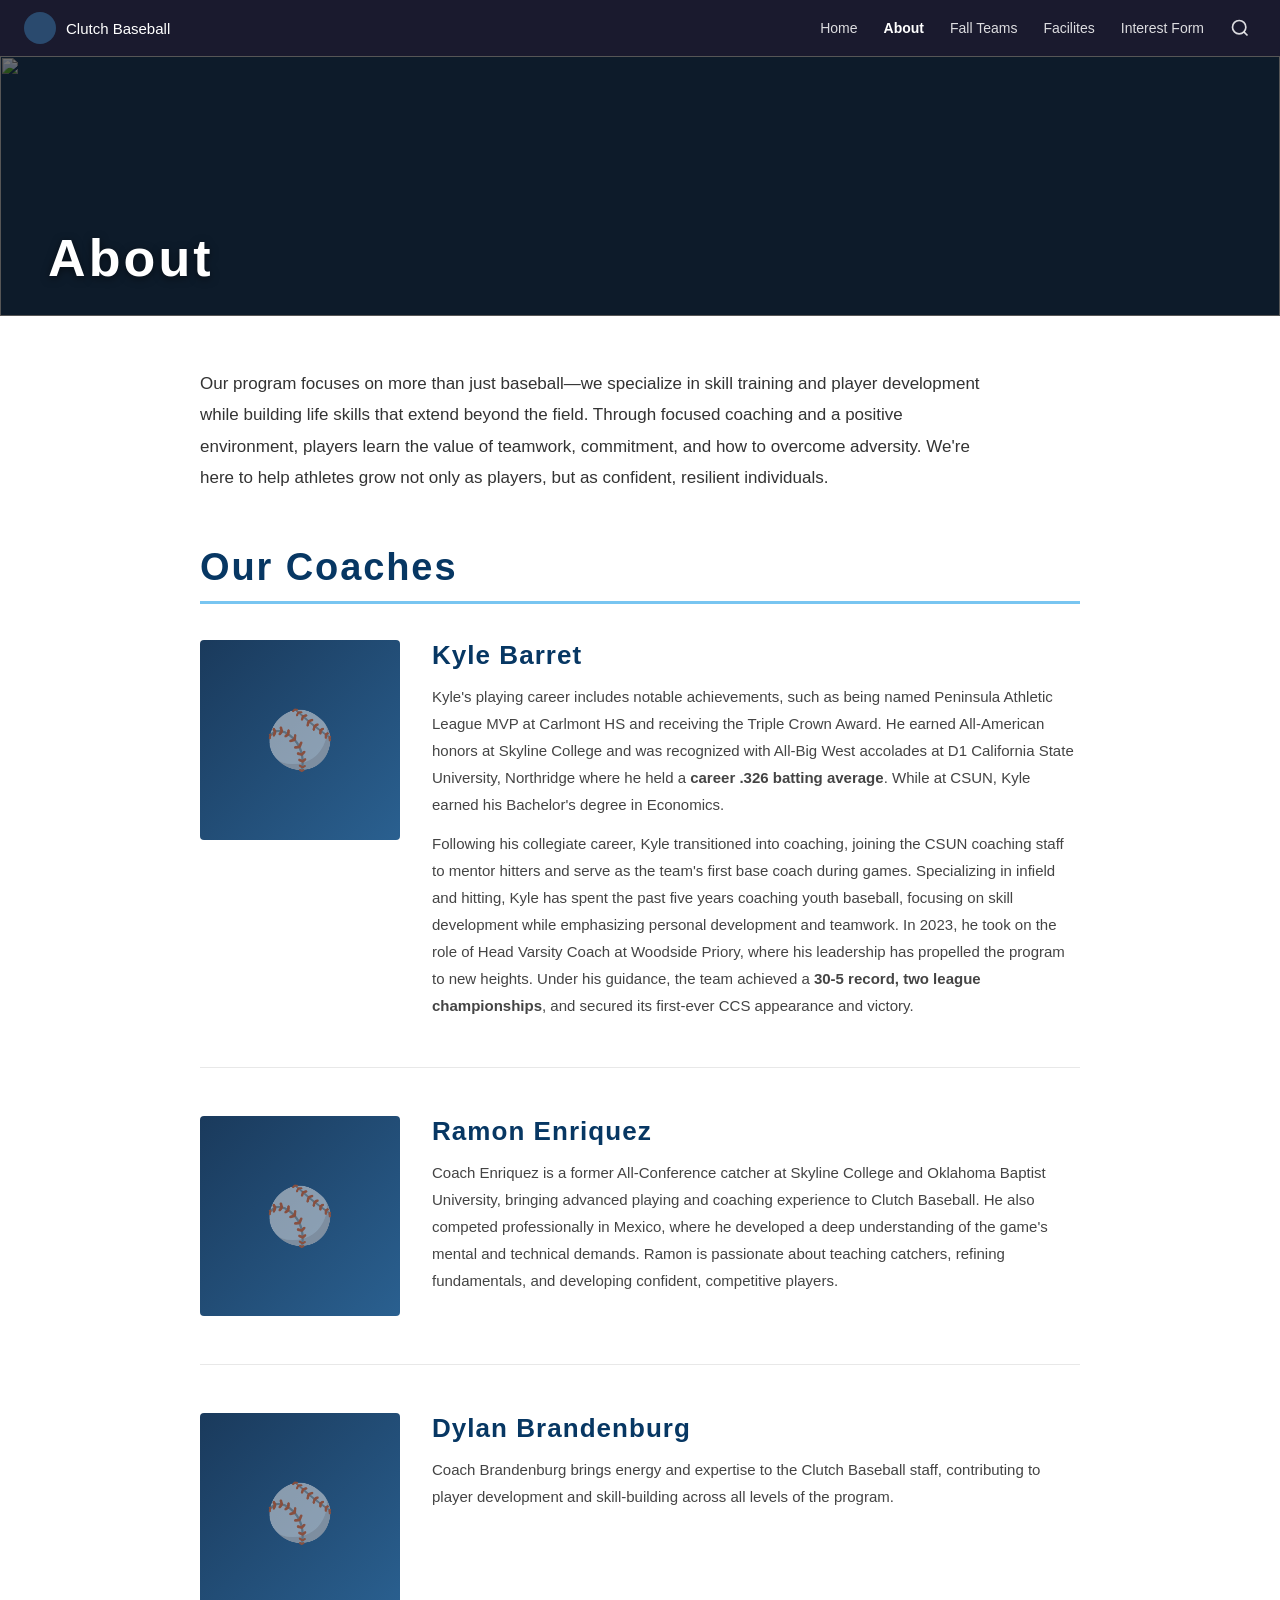
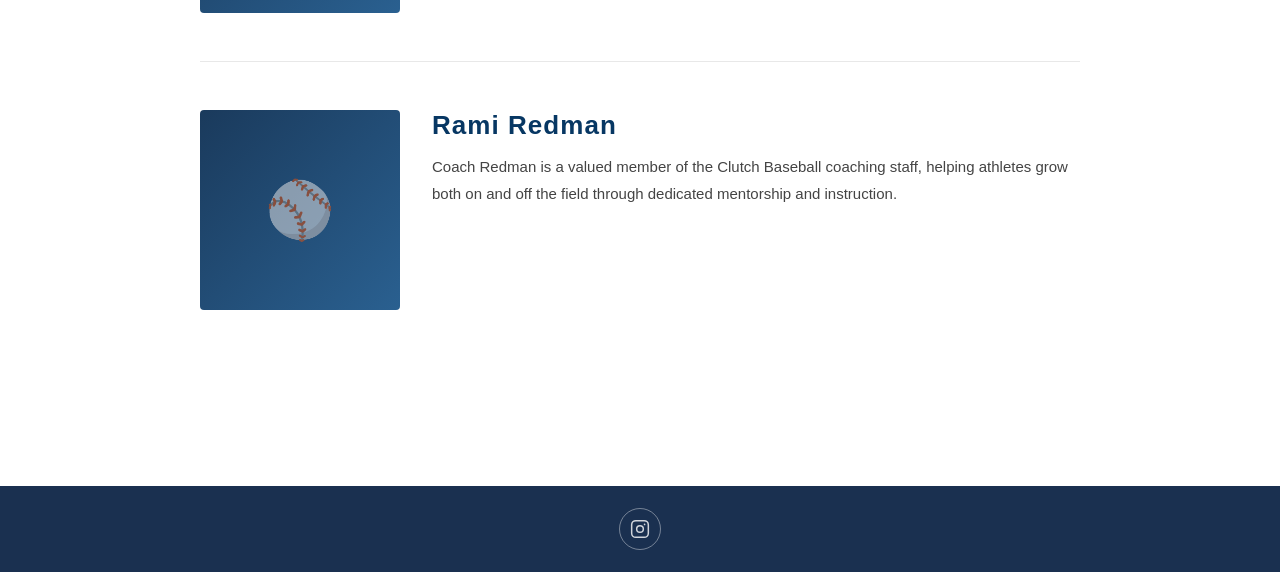
==== about.html @ fccdf8b5 "Add files via upload" ====
<!DOCTYPE html>
<html lang="en">
<head>
    <meta charset="UTF-8">
    <meta name="viewport" content="width=device-width, initial-scale=1.0">
    <title>About – Clutch Baseball</title>
    <link rel="stylesheet" href="style.css">
</head>
<body>

<header>
    <div class="nav-inner">
        <a class="logo-wrap" href="index.html">
            <div class="logo-icon">
                <img src="https://lh3.googleusercontent.com/sitesv/APaQ0SRfADnMxHkqse_RyMkRfv5arqcX3O2XxxBoCybJTKTZU70nT6EKnl5_oLDFdSYdJ1B4ffwBlLQPypkiLQpWu6ySYfjZNGleUAqfQa62CF5ENu9z0sM3UH6R5LO2E4zW9bGwLspAVNj1-ppravTK64z0OVmX9gG25P_anjHGNEDzpmGZLALW3gPo84E=w16383" alt="Clutch Baseball" onerror="this.style.display='none'">
            </div>
            Clutch Baseball
        </a>
        <button class="menu-toggle" id="menuBtn" aria-label="Menu">
            <span></span><span></span><span></span>
        </button>
        <ul class="nav-links" id="navLinks">
            <li><a href="index.html">Home</a></li>
            <li><a href="about.html" class="active">About</a></li>
            <li><a href="fall-teams.html">Fall Teams</a></li>
            <li><a href="facilities.html">Facilites</a></li>
            <li><a href="interest-form.html">Interest Form</a></li>
        </ul>
        <button class="nav-search" aria-label="Search">
            <svg width="20" height="20" viewBox="0 0 24 24" fill="none" stroke="currentColor" stroke-width="2">
                <circle cx="11" cy="11" r="8"/><line x1="21" y1="21" x2="16.65" y2="16.65"/>
            </svg>
        </button>
    </div>
</header>

<main>

    <div class="page-hero">
        <img src="https://lh3.googleusercontent.com/sitesv/[base64]w1280" alt="">
        <div class="page-hero-title">About</div>
    </div>

    <div class="inner-wrap">

        <p class="about-intro">
            Our program focuses on more than just baseball—we specialize in skill training and player
            development while building life skills that extend beyond the field. Through focused coaching
            and a positive environment, players learn the value of teamwork, commitment, and how to
            overcome adversity. We're here to help athletes grow not only as players, but as confident,
            resilient individuals.
        </p>

        <h2 class="coaches-heading">Our Coaches</h2>

        <!-- Kyle Barret -->
        <div class="coach-card">
            <img class="coach-photo"
                src="https://lh3.googleusercontent.com/sitesv/APaQ0SQbsiW77twUl_jKsO2hY7qY0oDlrDahl2Oxu9CrkWxUPZJrYMSePsYiPywXyCf4aY0Hvjg3jEU9OoKRzyu_97YG_hjWIFHrjxtAnRkNqCSbEpgXzl4ttZ8bBLKAmNp_YNt3pk-BI_ruDKUjWYTQBa-Y1QS7vhMuJxksEQAMksaqA0VKcCJf9Mu2teI=w1280"
                alt="Kyle Barret"
                onerror="this.outerHTML='<div class=\'coach-photo-placeholder\'>⚾</div>'">
            <div class="coach-info">
                <h3>Kyle Barret</h3>
                <p>
                    Kyle's playing career includes notable achievements, such as being named Peninsula Athletic
                    League MVP at Carlmont HS and receiving the Triple Crown Award. He earned All-American
                    honors at Skyline College and was recognized with All-Big West accolades at D1 California
                    State University, Northridge where he held a <strong>career .326 batting average</strong>.
                    While at CSUN, Kyle earned his Bachelor's degree in Economics.
                </p>
                <p style="margin-top:12px;">
                    Following his collegiate career, Kyle transitioned into coaching, joining the CSUN coaching
                    staff to mentor hitters and serve as the team's first base coach during games. Specializing
                    in infield and hitting, Kyle has spent the past five years coaching youth baseball, focusing
                    on skill development while emphasizing personal development and teamwork. In 2023, he took on
                    the role of Head Varsity Coach at Woodside Priory, where his leadership has propelled the
                    program to new heights. Under his guidance, the team achieved a <strong>30-5 record, two league
                    championships</strong>, and secured its first-ever CCS appearance and victory.
                </p>
            </div>
        </div>

        <!-- Ramon Enriquez -->
        <div class="coach-card">
            <img class="coach-photo"
                src="https://lh3.googleusercontent.com/sitesv/APaQ0ST5LZKO6nkhrIOQc4H2lOf-PBAeg3ktcSnuNmEWBm8qHw9g4HcQa1O3gFt9nIkxGIJE1EaNhielMhz-9hxTqZy5TlLE0iwPT8Qhg673GRKrYyhL6yfD7N-IbKpjZ4VrGgxefoYIAEkKKRS31BvrGSqk1X5JVnsSPfEh13aaGBsL7Bf-IBUFZrTdf_o=w1280"
                alt="Ramon Enriquez"
                onerror="this.outerHTML='<div class=\'coach-photo-placeholder\'>⚾</div>'">
            <div class="coach-info">
                <h3>Ramon Enriquez</h3>
                <p>
                    Coach Enriquez is a former All-Conference catcher at Skyline College and Oklahoma Baptist
                    University, bringing advanced playing and coaching experience to Clutch Baseball. He also
                    competed professionally in Mexico, where he developed a deep understanding of the game's
                    mental and technical demands. Ramon is passionate about teaching catchers, refining
                    fundamentals, and developing confident, competitive players.
                </p>
            </div>
        </div>

        <!-- Dylan Brandenburg -->
        <div class="coach-card">
            <div class="coach-photo-placeholder">⚾</div>
            <div class="coach-info">
                <h3>Dylan Brandenburg</h3>
                <p>Coach Brandenburg brings energy and expertise to the Clutch Baseball staff, contributing to player development and skill-building across all levels of the program.</p>
            </div>
        </div>

        <!-- Rami Redman -->
        <div class="coach-card">
            <div class="coach-photo-placeholder">⚾</div>
            <div class="coach-info">
                <h3>Rami Redman</h3>
                <p>Coach Redman is a valued member of the Clutch Baseball coaching staff, helping athletes grow both on and off the field through dedicated mentorship and instruction.</p>
            </div>
        </div>

    </div>

    <footer>
        <div class="footer-ig">
            <a href="https://www.instagram.com/clutchbaseballacademy/" target="_blank" rel="noopener noreferrer" aria-label="Instagram">
                <svg width="20" height="20" viewBox="0 0 24 24" fill="none" stroke="currentColor" stroke-width="1.8">
                    <rect x="2" y="2" width="20" height="20" rx="5" ry="5"/>
                    <circle cx="12" cy="12" r="4"/>
                    <circle cx="17.5" cy="6.5" r="1" fill="currentColor" stroke="none"/>
                </svg>
            </a>
        </div>
    </footer>

</main>

<script>
    document.getElementById('menuBtn').addEventListener('click', () => {
        document.getElementById('navLinks').classList.toggle('open');
    });
</script>
</body>
</html>
---- style.css ----
/* ── RESET & BASE ── */
*, *::before, *::after { margin: 0; padding: 0; box-sizing: border-box; }
html { scroll-behavior: smooth; }
body { font-family: 'Roboto', Arial, sans-serif; background: #fff; color: #202124; }

/* ── FONTS ── */
@import url('https://fonts.googleapis.com/css2?family=Barlow+Condensed:wght@700;800&family=Roboto:wght@300;400;500;700&display=swap');

/* ── HEADER ── */
header {
    background: #1a1a2e;
    position: fixed;
    top: 0; left: 0; right: 0;
    z-index: 1000;
    height: 56px;
    display: flex;
    align-items: center;
}
.nav-inner {
    width: 100%;
    display: flex;
    align-items: center;
    padding: 0 24px;
    gap: 8px;
}
.logo-wrap {
    display: flex;
    align-items: center;
    gap: 10px;
    text-decoration: none;
    color: #fff;
    font-size: 15px;
    font-weight: 400;
    flex-shrink: 0;
}
.logo-icon {
    width: 32px; height: 32px;
    border-radius: 50%;
    overflow: hidden;
    flex-shrink: 0;
    background: #2a4a6e;
}
.logo-icon img { width: 100%; height: 100%; object-fit: cover; }

.nav-links {
    display: flex;
    align-items: center;
    gap: 2px;
    margin-left: auto;
    list-style: none;
}
.nav-links a {
    color: rgba(255,255,255,0.85);
    text-decoration: none;
    font-size: 14px;
    font-weight: 400;
    padding: 6px 12px;
    border-radius: 4px;
    transition: background 0.15s;
    white-space: nowrap;
}
.nav-links a:hover { background: rgba(255,255,255,0.1); }
.nav-links a.active { font-weight: 700; color: #fff; }

.nav-search {
    background: none;
    border: none;
    color: rgba(255,255,255,0.85);
    cursor: pointer;
    padding: 6px;
    border-radius: 50%;
    display: flex;
    align-items: center;
    transition: background 0.15s;
    flex-shrink: 0;
}
.nav-search:hover { background: rgba(255,255,255,0.1); }

/* ── MAIN CONTENT OFFSET ── */
main { padding-top: 56px; }

/* ── HERO ── */
.hero-banner {
    width: 100%;
    height: calc(100vh - 56px);
    min-height: 500px;
    position: relative;
    overflow: hidden;
    background: #0d1b2a;
}
.hero-banner img.hero-bg {
    width: 100%; height: 100%;
    object-fit: cover;
    object-position: center;
}
.hero-overlay {
    position: absolute;
    inset: 0;
    display: flex;
    flex-direction: column;
    align-items: center;
    justify-content: center;
    pointer-events: none;
}
.hero-logo {
    width: min(240px, 32vw);
    height: auto;
    filter: drop-shadow(0 2px 16px rgba(0,0,0,0.6));
}
.hero-text {
    color: #fff;
    font-family: 'Barlow Condensed', Arial, sans-serif;
    font-size: clamp(20px, 3.5vw, 36px);
    font-weight: 800;
    letter-spacing: 0.2em;
    margin-top: 16px;
    text-shadow: 0 2px 10px rgba(0,0,0,0.6);
}
.scroll-chevron {
    position: absolute;
    bottom: 24px;
    left: 50%;
    transform: translateX(-50%);
    color: rgba(255,255,255,0.8);
    font-size: 32px;
    cursor: pointer;
    pointer-events: all;
    animation: bounce 2s infinite;
    text-decoration: none;
}
@keyframes bounce {
    0%,100% { transform: translateX(-50%) translateY(0); }
    50%      { transform: translateX(-50%) translateY(9px); }
}

/* ── WHAT WE OFFER ── */
.what-we-offer {
    padding: 60px 40px 48px;
    text-align: center;
    background: #fff;
}
.what-we-offer h2 {
    font-family: 'Barlow Condensed', Arial, sans-serif;
    font-size: clamp(28px, 4vw, 44px);
    font-weight: 800;
    color: #073763;
    margin-bottom: 40px;
    letter-spacing: 0.04em;
}
.offer-grid {
    display: grid;
    grid-template-columns: repeat(3,1fr);
    gap: 28px;
    max-width: 1100px;
    margin: 0 auto;
}
.offer-card { text-align: center; }
.offer-card img {
    width: 100%;
    aspect-ratio: 4/3;
    object-fit: cover;
    border-radius: 2px;
    display: block;
}
.offer-card h3 {
    margin-top: 14px;
    font-size: 18px;
    font-weight: 600;
    color: #073763;
}

/* ── CTA BAND ── */
.cta-band {
    width: 100%;
    min-height: 220px;
    position: relative;
    overflow: hidden;
    display: flex;
    align-items: center;
    justify-content: center;
    margin-top: 8px;
    background: #1e2e1e;
}
.cta-band-bg {
    position: absolute; inset: 0;
    width: 100%; height: 100%;
    object-fit: cover;
    filter: brightness(0.4);
}
.cta-band-content {
    position: relative;
    z-index: 1;
    text-align: center;
    padding: 48px 24px;
    width: 100%;
}
.cta-band-content p {
    color: #fff;
    font-size: clamp(16px, 2vw, 20px);
    font-weight: 700;
    margin-bottom: 24px;
    line-height: 1.5;
}
.cta-btn {
    display: block;
    width: min(460px, 90%);
    margin: 0 auto 12px;
    background: rgba(100,180,220,0.55);
    color: #fff;
    font-size: 14px;
    font-weight: 500;
    text-align: center;
    padding: 14px 24px;
    border: none;
    border-radius: 3px;
    cursor: pointer;
    text-decoration: none;
    transition: background 0.2s;
}
.cta-btn:hover { background: rgba(100,180,220,0.78); }

/* ── FOOTER ── */
footer {
    background: #1a3050;
    padding: 22px 24px;
    display: flex;
    align-items: center;
    justify-content: center;
}
.footer-ig a {
    display: flex;
    align-items: center;
    justify-content: center;
    width: 42px; height: 42px;
    border-radius: 50%;
    border: 1.5px solid rgba(255,255,255,0.4);
    color: rgba(255,255,255,0.8);
    text-decoration: none;
    transition: border-color 0.2s, color 0.2s;
}
.footer-ig a:hover { border-color: #fff; color: #fff; }

/* ── INNER PAGES ── */
.page-hero {
    width: 100%;
    height: 260px;
    position: relative;
    overflow: hidden;
    background: #0d1b2a;
    display: flex;
    align-items: flex-end;
}
.page-hero img {
    position: absolute; inset: 0;
    width: 100%; height: 100%;
    object-fit: cover;
    filter: brightness(0.45);
}
.page-hero-title {
    position: relative;
    z-index: 1;
    padding: 0 48px 28px;
    color: #fff;
    font-family: 'Barlow Condensed', Arial, sans-serif;
    font-size: clamp(32px, 5vw, 52px);
    font-weight: 800;
    letter-spacing: 0.06em;
    text-shadow: 0 2px 8px rgba(0,0,0,0.5);
}

.inner-wrap {
    max-width: 960px;
    margin: 0 auto;
    padding: 52px 40px 80px;
}

/* ── ABOUT PAGE ── */
.about-intro {
    font-size: 17px;
    color: #333;
    line-height: 1.85;
    margin-bottom: 52px;
    max-width: 800px;
}
.coaches-heading {
    font-family: 'Barlow Condensed', Arial, sans-serif;
    font-size: clamp(26px, 3vw, 38px);
    font-weight: 800;
    color: #073763;
    letter-spacing: 0.05em;
    margin-bottom: 36px;
    padding-bottom: 12px;
    border-bottom: 3px solid #78c5f1;
}
.coach-card {
    display: grid;
    grid-template-columns: 200px 1fr;
    gap: 32px;
    margin-bottom: 48px;
    padding-bottom: 48px;
    border-bottom: 1px solid #e8e8e8;
}
.coach-card:last-child { border-bottom: none; }
.coach-photo {
    width: 200px;
    height: 200px;
    object-fit: cover;
    border-radius: 4px;
    background: #e0e8f0;
}
.coach-photo-placeholder {
    width: 200px;
    height: 200px;
    border-radius: 4px;
    background: linear-gradient(135deg, #1a3a5c, #2a6090);
    display: flex;
    align-items: center;
    justify-content: center;
    font-size: 56px;
    color: rgba(255,255,255,0.5);
    flex-shrink: 0;
}
.coach-info h3 {
    font-family: 'Barlow Condensed', Arial, sans-serif;
    font-size: 26px;
    font-weight: 800;
    color: #073763;
    letter-spacing: 0.04em;
    margin-bottom: 12px;
}
.coach-info p {
    font-size: 15px;
    color: #444;
    line-height: 1.8;
}

/* ── FALL TEAMS PAGE ── */
.fall-hero-text { background: #1a2a1a; }
.section-title {
    font-family: 'Barlow Condensed', Arial, sans-serif;
    font-size: clamp(24px, 3vw, 36px);
    font-weight: 800;
    color: #073763;
    letter-spacing: 0.05em;
    margin-bottom: 20px;
}
.fall-intro {
    font-size: 17px;
    color: #333;
    line-height: 1.85;
    margin-bottom: 32px;
    max-width: 760px;
}
.age-grid {
    display: grid;
    grid-template-columns: 1fr 1fr;
    gap: 20px;
    margin-bottom: 36px;
}
.age-card {
    background: #073763;
    color: #fff;
    border-radius: 6px;
    padding: 24px 28px;
}
.age-card h3 {
    font-family: 'Barlow Condensed', Arial, sans-serif;
    font-size: 28px;
    font-weight: 800;
    letter-spacing: 0.05em;
    margin-bottom: 6px;
}
.age-card p {
    font-size: 14px;
    color: rgba(255,255,255,0.8);
    line-height: 1.6;
}
.includes-heading {
    font-size: 16px;
    font-weight: 700;
    color: #073763;
    margin-bottom: 14px;
    margin-top: 8px;
}
.includes-list {
    list-style: none;
    margin-bottom: 36px;
}
.includes-list li {
    font-size: 15px;
    color: #444;
    line-height: 1.7;
    padding: 6px 0 6px 22px;
    position: relative;
    border-bottom: 1px solid #f0f0f0;
}
.includes-list li::before {
    content: '✓';
    position: absolute;
    left: 0;
    color: #2a7a2a;
    font-weight: 700;
}
.tryout-note {
    background: #f0f6ff;
    border-left: 4px solid #78c5f1;
    padding: 18px 22px;
    border-radius: 0 6px 6px 0;
    font-size: 15px;
    color: #333;
    line-height: 1.7;
    margin-bottom: 32px;
}
.tryout-note strong { color: #073763; }
.cta-inline {
    display: inline-block;
    background: #073763;
    color: #fff;
    font-size: 15px;
    font-weight: 500;
    padding: 14px 32px;
    border-radius: 4px;
    text-decoration: none;
    transition: background 0.2s;
    margin-top: 4px;
}
.cta-inline:hover { background: #0a4a8a; }

/* ── FACILITIES PAGE ── */
.facilities-intro {
    font-size: 17px;
    color: #333;
    line-height: 1.85;
    margin-bottom: 44px;
    max-width: 800px;
}
.facilities-intro strong { color: #073763; }
.facilities-grid {
    display: grid;
    grid-template-columns: repeat(2, 1fr);
    gap: 20px;
    margin-bottom: 40px;
}
.facility-card {
    border-radius: 6px;
    overflow: hidden;
    box-shadow: 0 2px 12px rgba(0,0,0,0.08);
}
.facility-card img {
    width: 100%;
    aspect-ratio: 16/9;
    object-fit: cover;
    display: block;
}
.facility-card-body {
    padding: 18px 20px;
    background: #f8f9fb;
}
.facility-card-body h3 {
    font-size: 16px;
    font-weight: 700;
    color: #073763;
    margin-bottom: 6px;
}
.facility-card-body p {
    font-size: 14px;
    color: #555;
    line-height: 1.6;
}

/* ── INTEREST FORM PAGE ── */
.form-intro {
    font-size: 17px;
    color: #333;
    line-height: 1.85;
    margin-bottom: 28px;
}
.form-wrap {
    border: 1px solid #e0e0e0;
    border-radius: 6px;
    overflow: hidden;
}
.form-wrap iframe {
    display: block;
    width: 100%;
    border: none;
}

/* ── MOBILE MENU ── */
.menu-toggle {
    display: none;
    background: none;
    border: none;
    cursor: pointer;
    padding: 6px;
    margin-left: auto;
    flex-direction: column;
    gap: 5px;
}
.menu-toggle span {
    display: block;
    width: 22px; height: 2px;
    background: rgba(255,255,255,0.85);
    border-radius: 2px;
    transition: all 0.3s;
}

@media (max-width: 860px) {
    .nav-links {
        position: fixed;
        top: 56px; left: -100%;
        flex-direction: column;
        background: #1a1a2e;
        width: 100%;
        padding: 12px 0;
        transition: left 0.3s;
        gap: 0;
    }
    .nav-links.open { left: 0; }
    .nav-links a { padding: 12px 24px; border-radius: 0; display: block; }
    .menu-toggle { display: flex; }
    .nav-search { display: none; }
}
@media (max-width: 700px) {
    .offer-grid { grid-template-columns: 1fr; max-width: 480px; }
    .what-we-offer { padding: 40px 20px; }
    .age-grid { grid-template-columns: 1fr; }
    .coach-card { grid-template-columns: 1fr; }
    .coach-photo, .coach-photo-placeholder { width: 100%; height: 220px; }
    .facilities-grid { grid-template-columns: 1fr; }
    .inner-wrap { padding: 36px 20px 60px; }
    .page-hero-title { padding: 0 24px 24px; }
    .page-hero { height: 200px; }
}
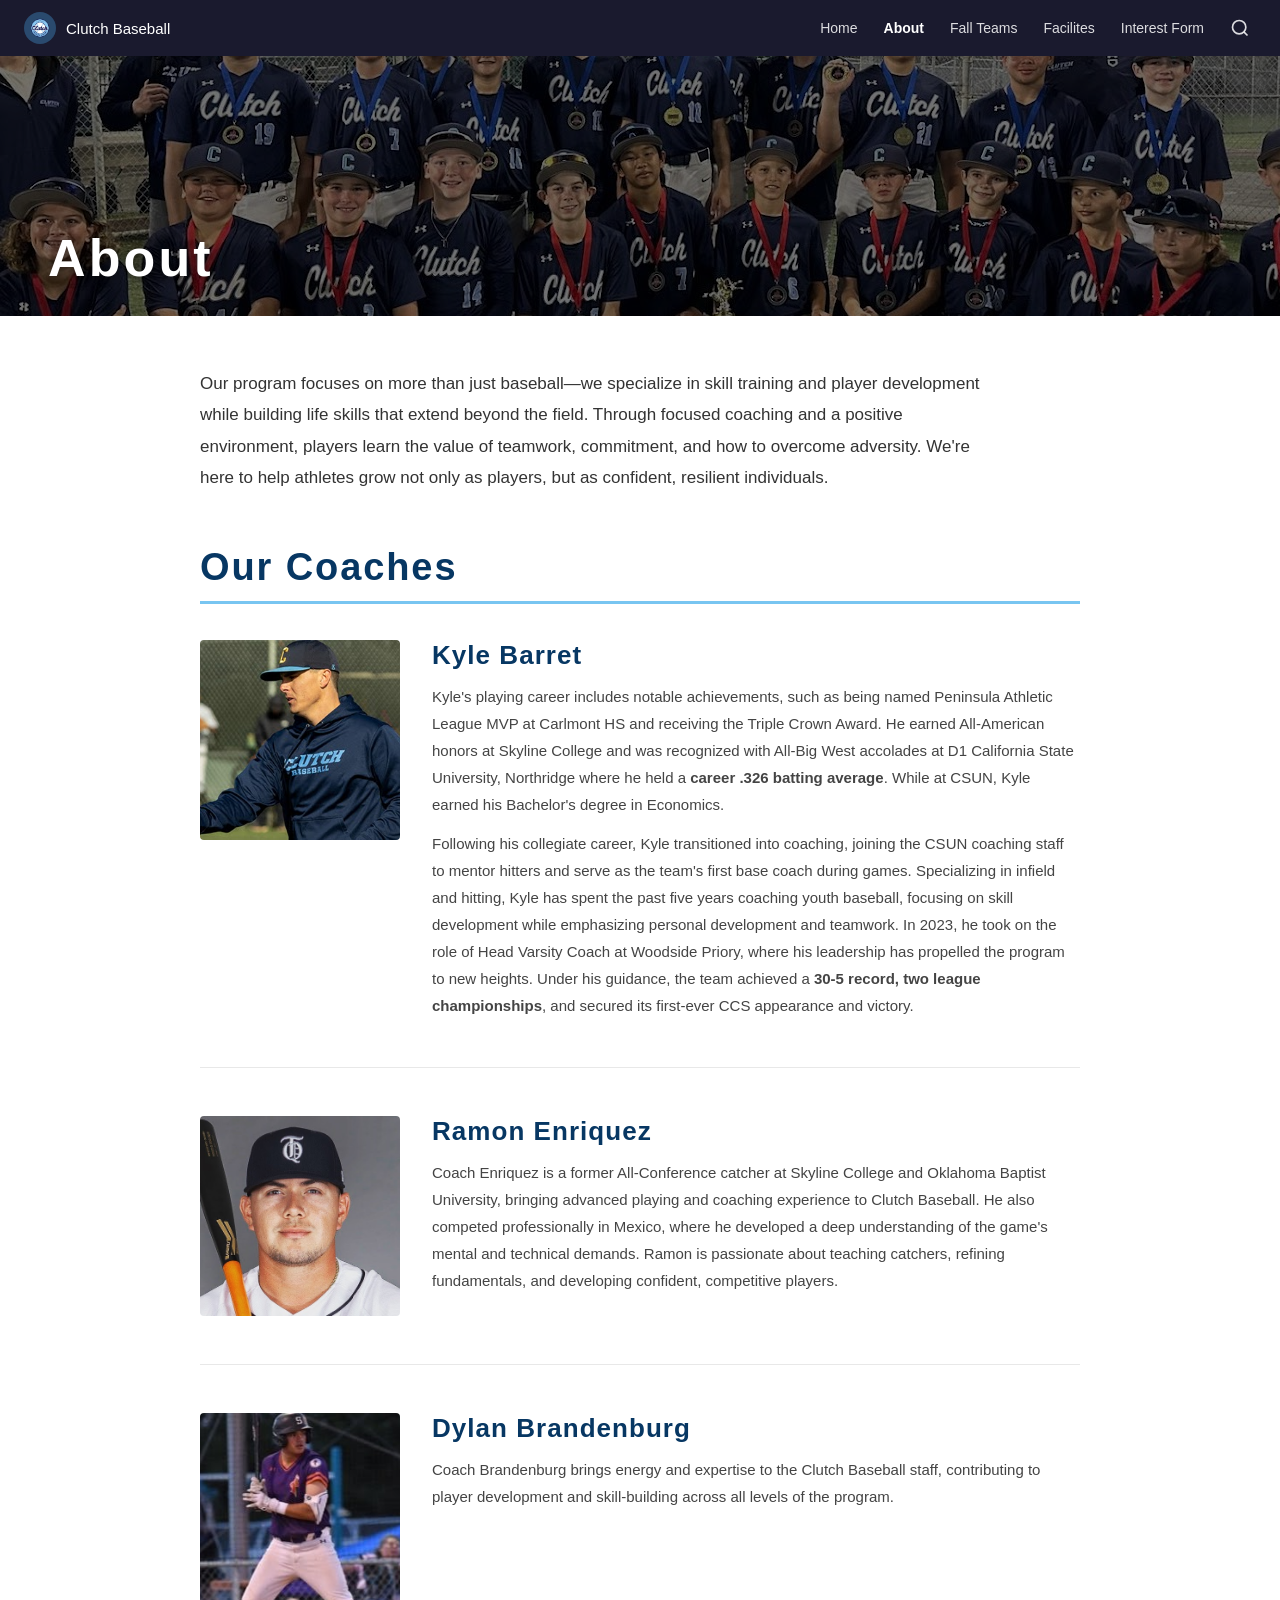
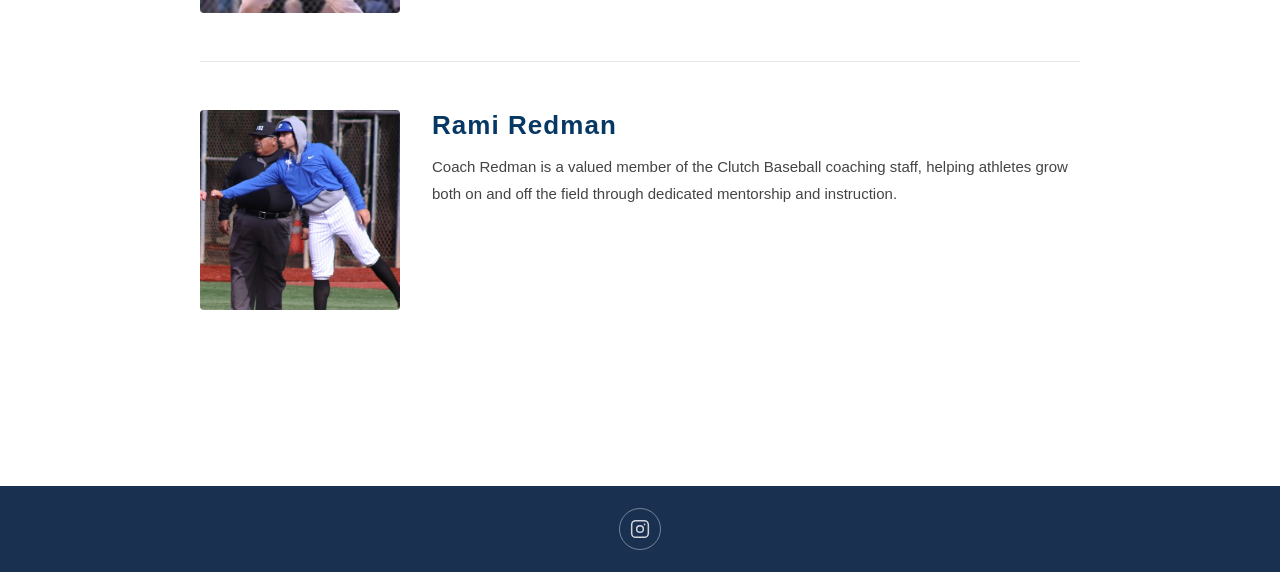
==== commit cbf8ceaf: "Replace external images with local assets" ====
--- a/about.html
+++ b/about.html
@@ -12,7 +12,7 @@
     <div class="nav-inner">
         <a class="logo-wrap" href="index.html">
             <div class="logo-icon">
-                <img src="https://lh3.googleusercontent.com/sitesv/APaQ0SRfADnMxHkqse_RyMkRfv5arqcX3O2XxxBoCybJTKTZU70nT6EKnl5_oLDFdSYdJ1B4ffwBlLQPypkiLQpWu6ySYfjZNGleUAqfQa62CF5ENu9z0sM3UH6R5LO2E4zW9bGwLspAVNj1-ppravTK64z0OVmX9gG25P_anjHGNEDzpmGZLALW3gPo84E=w16383" alt="Clutch Baseball" onerror="this.style.display='none'">
+                <img src="logo.png" alt="Clutch Baseball" onerror="this.style.display='none'">
             </div>
             Clutch Baseball
         </a>
@@ -37,7 +37,7 @@
 <main>
 
     <div class="page-hero">
-        <img src="https://lh3.googleusercontent.com/sitesv/[base64]w1280" alt="">
+        <img src="teamwin.jpg" alt="">
         <div class="page-hero-title">About</div>
     </div>
 
@@ -56,7 +56,7 @@
         <!-- Kyle Barret -->
         <div class="coach-card">
             <img class="coach-photo"
-                src="https://lh3.googleusercontent.com/sitesv/APaQ0SQbsiW77twUl_jKsO2hY7qY0oDlrDahl2Oxu9CrkWxUPZJrYMSePsYiPywXyCf4aY0Hvjg3jEU9OoKRzyu_97YG_hjWIFHrjxtAnRkNqCSbEpgXzl4ttZ8bBLKAmNp_YNt3pk-BI_ruDKUjWYTQBa-Y1QS7vhMuJxksEQAMksaqA0VKcCJf9Mu2teI=w1280"
+                src="coachfive.jpg"
                 alt="Kyle Barret"
                 onerror="this.outerHTML='<div class=\'coach-photo-placeholder\'>⚾</div>'">
             <div class="coach-info">
@@ -83,7 +83,7 @@
         <!-- Ramon Enriquez -->
         <div class="coach-card">
             <img class="coach-photo"
-                src="https://lh3.googleusercontent.com/sitesv/APaQ0ST5LZKO6nkhrIOQc4H2lOf-PBAeg3ktcSnuNmEWBm8qHw9g4HcQa1O3gFt9nIkxGIJE1EaNhielMhz-9hxTqZy5TlLE0iwPT8Qhg673GRKrYyhL6yfD7N-IbKpjZ4VrGgxefoYIAEkKKRS31BvrGSqk1X5JVnsSPfEh13aaGBsL7Bf-IBUFZrTdf_o=w1280"
+                src="ramon.jpg"
                 alt="Ramon Enriquez"
                 onerror="this.outerHTML='<div class=\'coach-photo-placeholder\'>⚾</div>'">
             <div class="coach-info">
@@ -100,7 +100,8 @@
 
         <!-- Dylan Brandenburg -->
         <div class="coach-card">
-            <div class="coach-photo-placeholder">⚾</div>
+            <img class="coach-photo" src="dylan.jpg" alt="Dylan Brandenburg"
+                onerror="this.outerHTML='<div class=\'coach-photo-placeholder\'>⚾</div>'">
             <div class="coach-info">
                 <h3>Dylan Brandenburg</h3>
                 <p>Coach Brandenburg brings energy and expertise to the Clutch Baseball staff, contributing to player development and skill-building across all levels of the program.</p>
@@ -109,7 +110,8 @@
 
         <!-- Rami Redman -->
         <div class="coach-card">
-            <div class="coach-photo-placeholder">⚾</div>
+            <img class="coach-photo" src="ramy.jpg" alt="Rami Redman"
+                onerror="this.outerHTML='<div class=\'coach-photo-placeholder\'>⚾</div>'">
             <div class="coach-info">
                 <h3>Rami Redman</h3>
                 <p>Coach Redman is a valued member of the Clutch Baseball coaching staff, helping athletes grow both on and off the field through dedicated mentorship and instruction.</p>
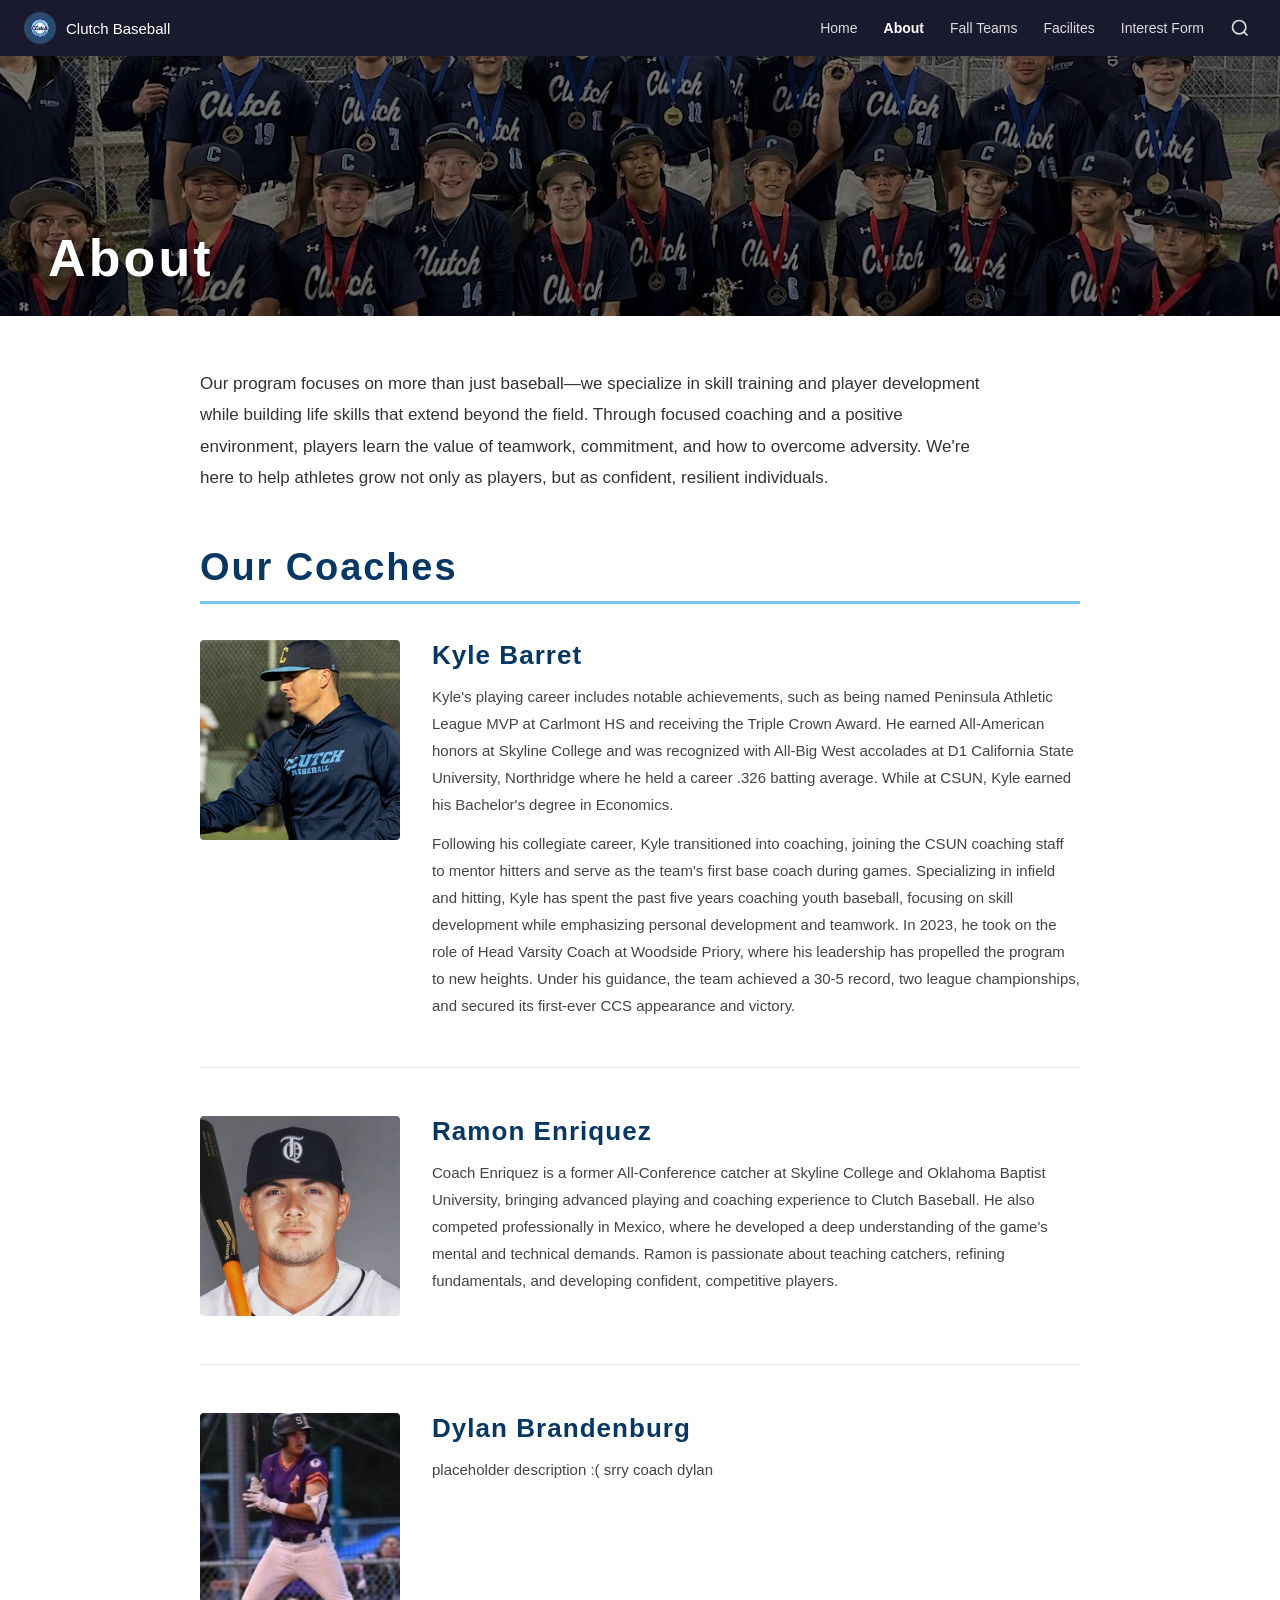
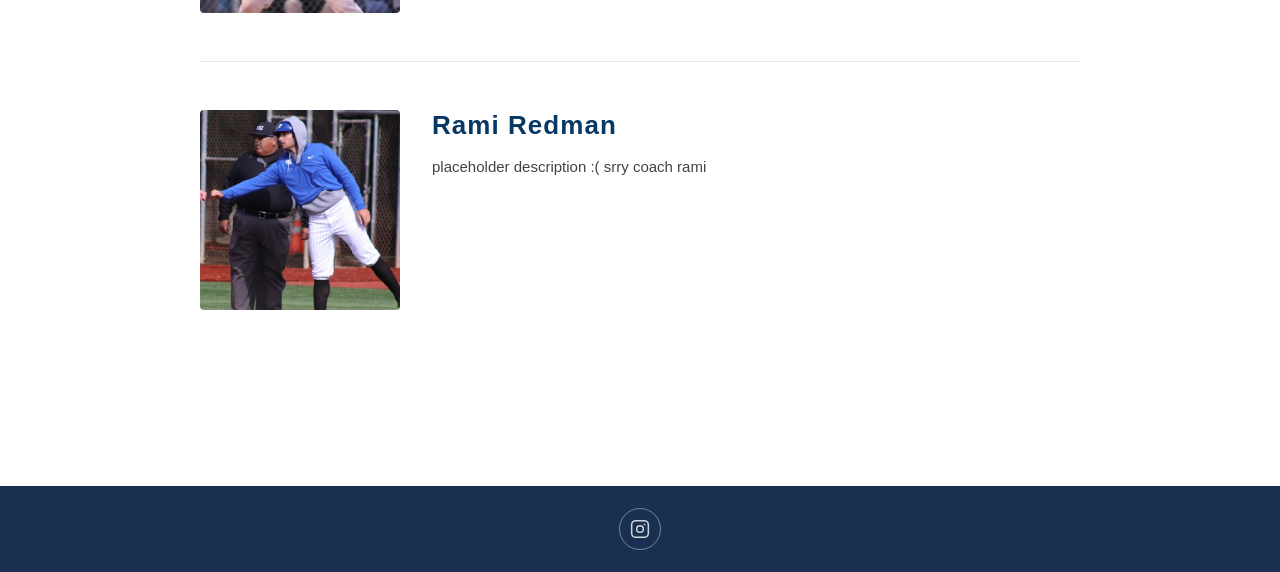
==== commit 772a64e2: "Fix player achievements and coach descriptions" ====
--- a/about.html
+++ b/about.html
@@ -65,7 +65,7 @@
                     Kyle's playing career includes notable achievements, such as being named Peninsula Athletic
                     League MVP at Carlmont HS and receiving the Triple Crown Award. He earned All-American
                     honors at Skyline College and was recognized with All-Big West accolades at D1 California
-                    State University, Northridge where he held a <strong>career .326 batting average</strong>.
+                    State University, Northridge where he held a career .326 batting average.
                     While at CSUN, Kyle earned his Bachelor's degree in Economics.
                 </p>
                 <p style="margin-top:12px;">
@@ -74,8 +74,8 @@
                     in infield and hitting, Kyle has spent the past five years coaching youth baseball, focusing
                     on skill development while emphasizing personal development and teamwork. In 2023, he took on
                     the role of Head Varsity Coach at Woodside Priory, where his leadership has propelled the
-                    program to new heights. Under his guidance, the team achieved a <strong>30-5 record, two league
-                    championships</strong>, and secured its first-ever CCS appearance and victory.
+                    program to new heights. Under his guidance, the team achieved a 30-5 record, two league
+                    championships, and secured its first-ever CCS appearance and victory.
                 </p>
             </div>
         </div>
@@ -104,7 +104,7 @@
                 onerror="this.outerHTML='<div class=\'coach-photo-placeholder\'>⚾</div>'">
             <div class="coach-info">
                 <h3>Dylan Brandenburg</h3>
-                <p>Coach Brandenburg brings energy and expertise to the Clutch Baseball staff, contributing to player development and skill-building across all levels of the program.</p>
+                <p>placeholder description :( srry coach dylan</p>
             </div>
         </div>
 
@@ -114,7 +114,7 @@
                 onerror="this.outerHTML='<div class=\'coach-photo-placeholder\'>⚾</div>'">
             <div class="coach-info">
                 <h3>Rami Redman</h3>
-                <p>Coach Redman is a valued member of the Clutch Baseball coaching staff, helping athletes grow both on and off the field through dedicated mentorship and instruction.</p>
+                <p>placeholder description :( srry coach rami</p>
             </div>
         </div>
 
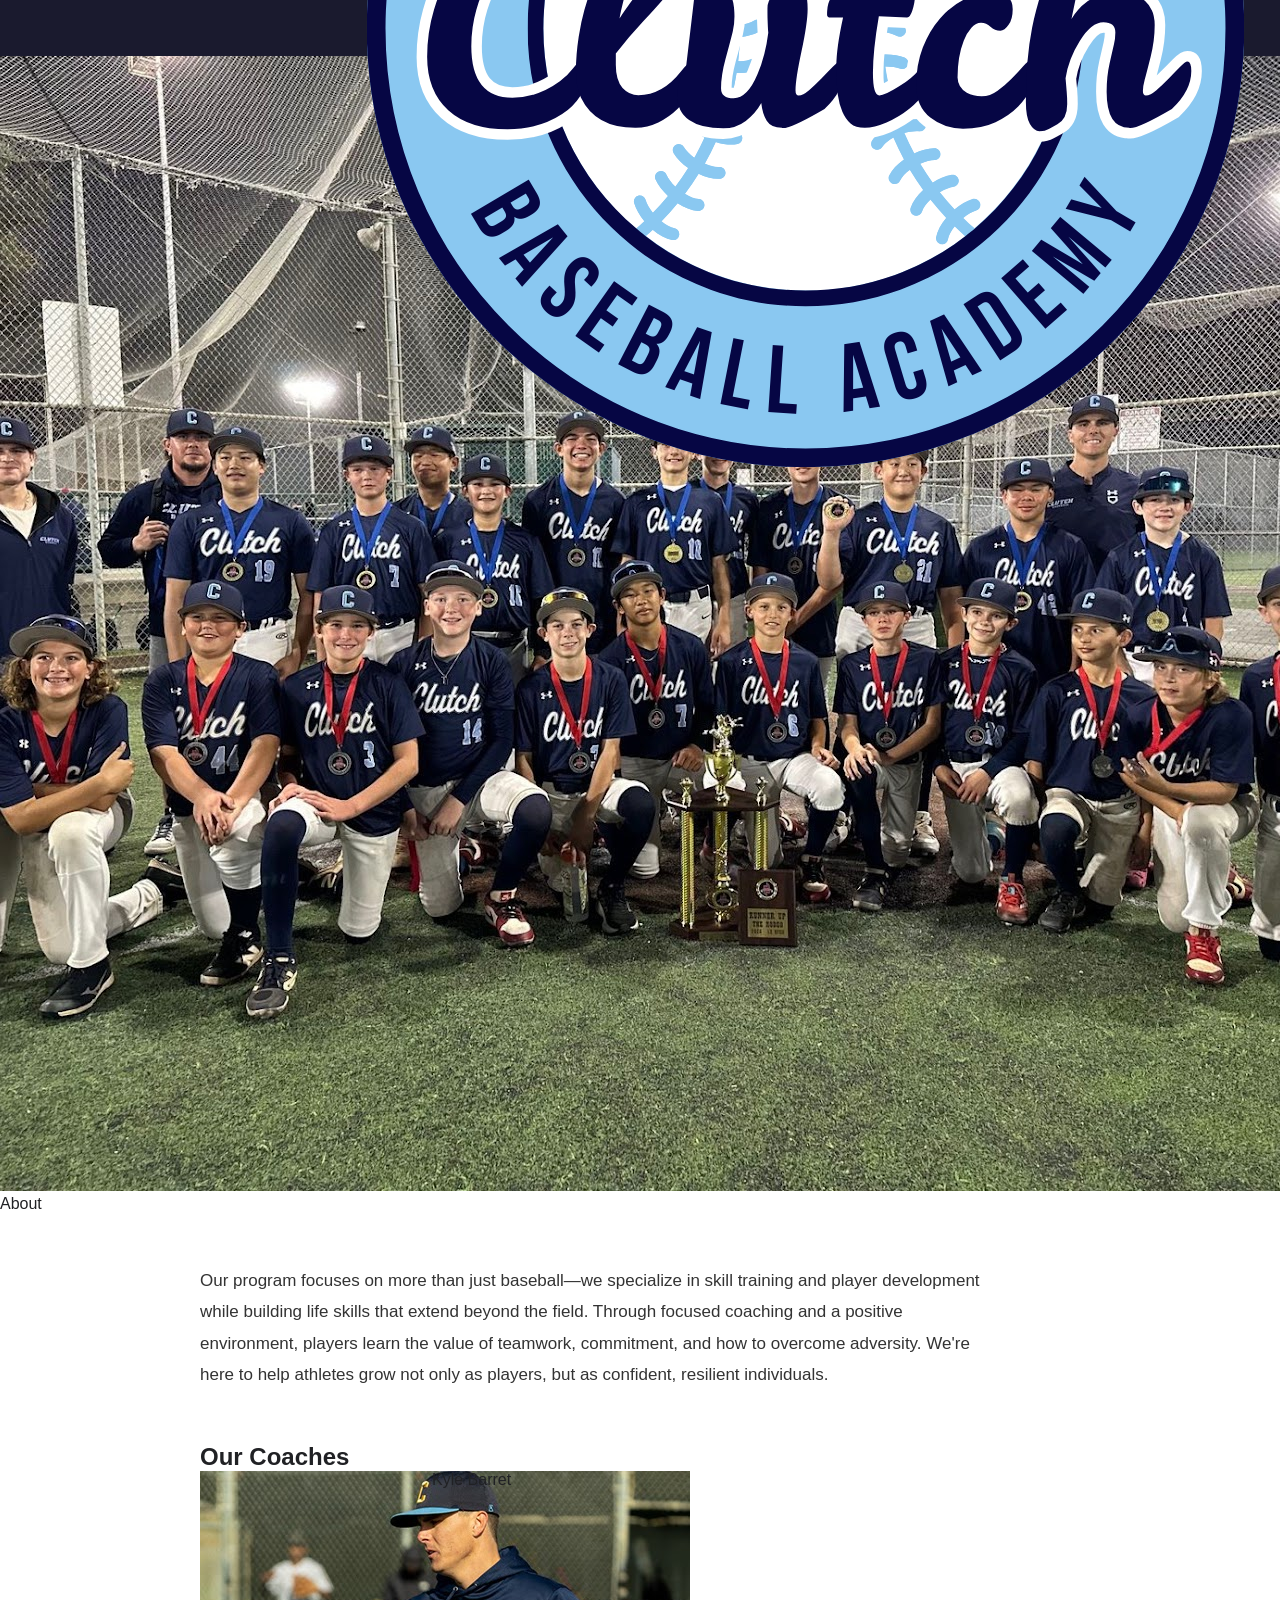
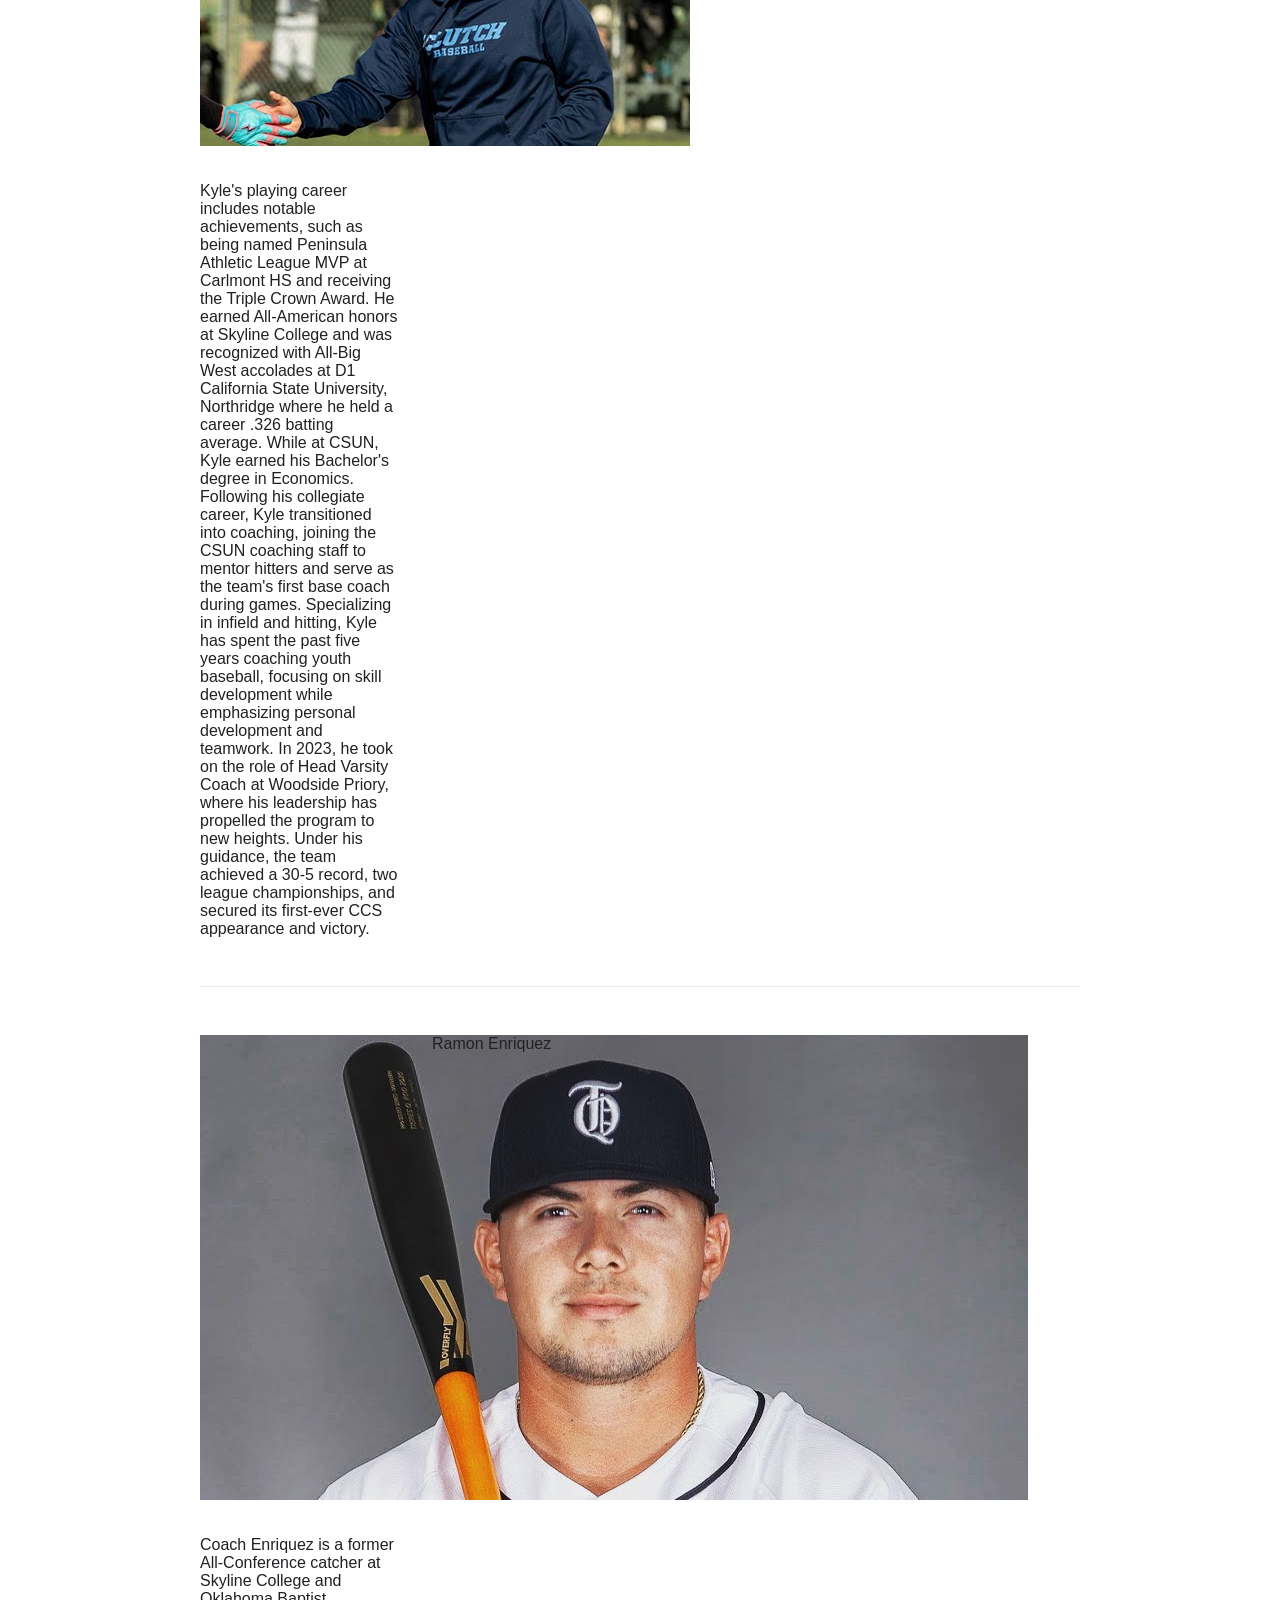
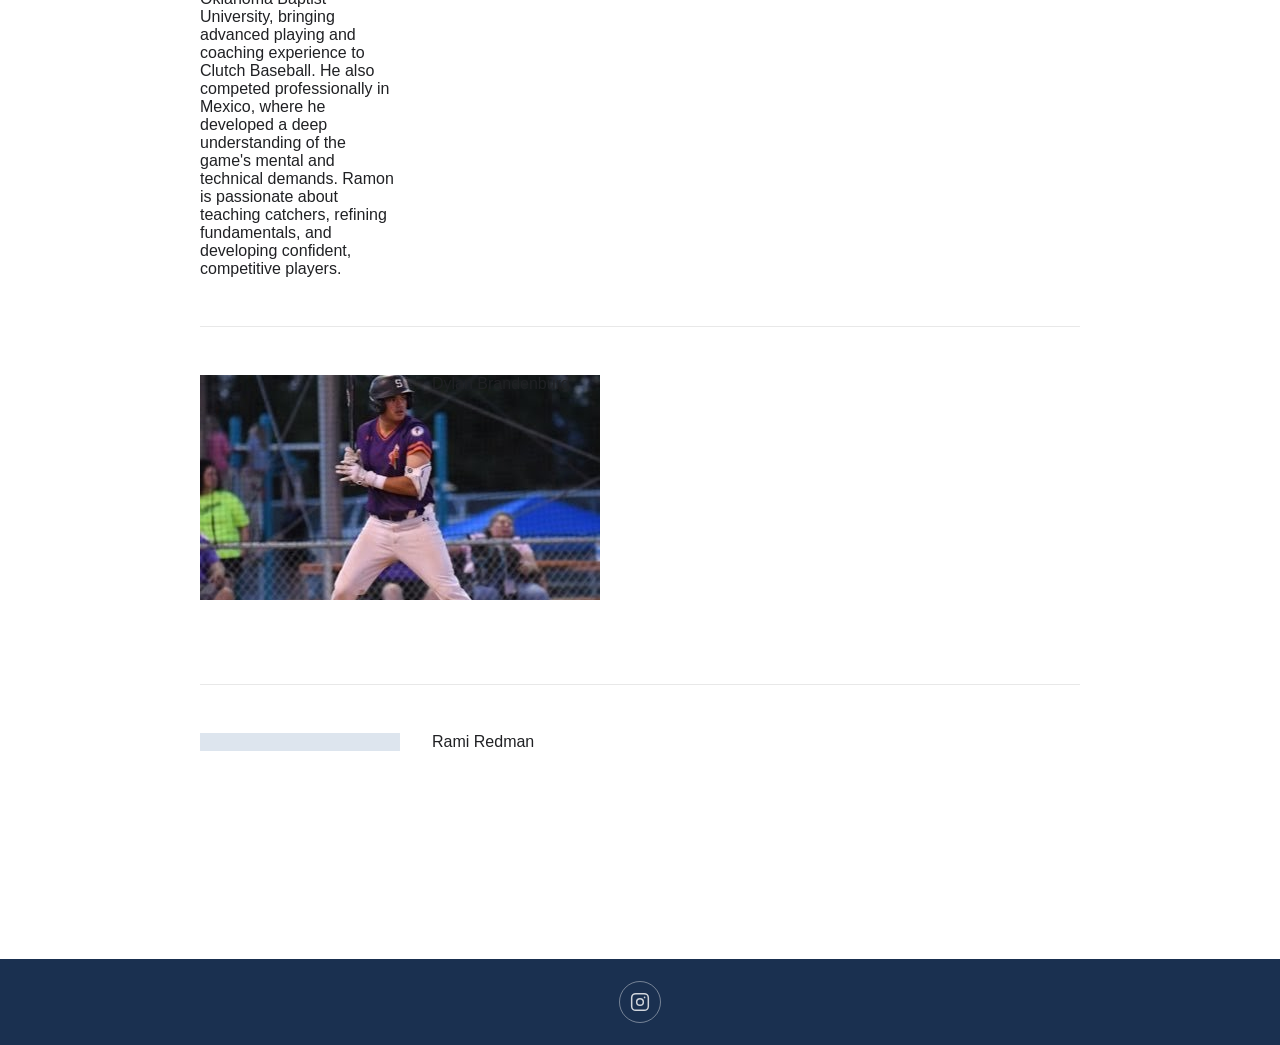
==== commit 3ff149da: "Refactor coach cards and update HTML structure" ====
--- a/about.html
+++ b/about.html
@@ -7,13 +7,10 @@
     <link rel="stylesheet" href="style.css">
 </head>
 <body>
-
 <header>
     <div class="nav-inner">
         <a class="logo-wrap" href="index.html">
-            <div class="logo-icon">
-                <img src="logo.png" alt="Clutch Baseball" onerror="this.style.display='none'">
-            </div>
+            <img class="logo-img" src="logo.png" alt="Clutch Baseball">
             Clutch Baseball
         </a>
         <button class="menu-toggle" id="menuBtn" aria-label="Menu">
@@ -33,91 +30,60 @@
         </button>
     </div>
 </header>
-
 <main>
-
-    <div class="page-hero">
+    <div class="page-banner">
         <img src="teamwin.jpg" alt="">
-        <div class="page-hero-title">About</div>
+        <div class="page-banner-title">About</div>
     </div>
 
     <div class="inner-wrap">
 
-        <p class="about-intro">
-            Our program focuses on more than just baseball—we specialize in skill training and player
-            development while building life skills that extend beyond the field. Through focused coaching
-            and a positive environment, players learn the value of teamwork, commitment, and how to
-            overcome adversity. We're here to help athletes grow not only as players, but as confident,
-            resilient individuals.
-        </p>
+        <p class="about-intro">Our program focuses on more than just baseball—we specialize in skill training and player development while building life skills that extend beyond the field. Through focused coaching and a positive environment, players learn the value of teamwork, commitment, and how to overcome adversity. We're here to help athletes grow not only as players, but as confident, resilient individuals.</p>
 
-        <h2 class="coaches-heading">Our Coaches</h2>
+        <h2 class="section-heading">Our Coaches</h2>
 
-        <!-- Kyle Barret -->
-        <div class="coach-card">
-            <img class="coach-photo"
-                src="coachfive.jpg"
-                alt="Kyle Barret"
-                onerror="this.outerHTML='<div class=\'coach-photo-placeholder\'>⚾</div>'">
-            <div class="coach-info">
-                <h3>Kyle Barret</h3>
-                <p>
-                    Kyle's playing career includes notable achievements, such as being named Peninsula Athletic
-                    League MVP at Carlmont HS and receiving the Triple Crown Award. He earned All-American
-                    honors at Skyline College and was recognized with All-Big West accolades at D1 California
-                    State University, Northridge where he held a career .326 batting average.
-                    While at CSUN, Kyle earned his Bachelor's degree in Economics.
-                </p>
-                <p style="margin-top:12px;">
-                    Following his collegiate career, Kyle transitioned into coaching, joining the CSUN coaching
-                    staff to mentor hitters and serve as the team's first base coach during games. Specializing
-                    in infield and hitting, Kyle has spent the past five years coaching youth baseball, focusing
-                    on skill development while emphasizing personal development and teamwork. In 2023, he took on
-                    the role of Head Varsity Coach at Woodside Priory, where his leadership has propelled the
-                    program to new heights. Under his guidance, the team achieved a 30-5 record, two league
-                    championships, and secured its first-ever CCS appearance and victory.
-                </p>
+        <div class="coaches-grid">
+
+            <!-- Kyle Barret -->
+            <div class="coach-card">
+                <div class="coach-photo-wrap">
+                    <img src="coachfive.jpg" alt="Kyle Barret">
+                </div>
+                <div class="coach-name">Kyle Barret</div>
+                <div class="coach-bio">
+                    <p>Kyle's playing career includes notable achievements, such as being named Peninsula Athletic League MVP at Carlmont HS and receiving the Triple Crown Award. He earned All-American honors at Skyline College and was recognized with All-Big West accolades at D1 California State University, Northridge where he held a career .326 batting average. While at CSUN, Kyle earned his Bachelor's degree in Economics.</p>
+                    <p>Following his collegiate career, Kyle transitioned into coaching, joining the CSUN coaching staff to mentor hitters and serve as the team's first base coach during games. Specializing in infield and hitting, Kyle has spent the past five years coaching youth baseball, focusing on skill development while emphasizing personal development and teamwork. In 2023, he took on the role of Head Varsity Coach at Woodside Priory, where his leadership has propelled the program to new heights. Under his guidance, the team achieved a 30-5 record, two league championships, and secured its first-ever CCS appearance and victory.</p>
+                </div>
             </div>
+
+            <!-- Ramon Enriquez -->
+            <div class="coach-card">
+                <div class="coach-photo-wrap">
+                    <img src="ramon.jpg" alt="Ramon Enriquez">
+                </div>
+                <div class="coach-name">Ramon Enriquez</div>
+                <div class="coach-bio">
+                    <p>Coach Enriquez is a former All-Conference catcher at Skyline College and Oklahoma Baptist University, bringing advanced playing and coaching experience to Clutch Baseball. He also competed professionally in Mexico, where he developed a deep understanding of the game's mental and technical demands. Ramon is passionate about teaching catchers, refining fundamentals, and developing confident, competitive players.</p>
+                </div>
+            </div>
+
+            <!-- Dylan Brandenburg -->
+            <div class="coach-card">
+                <div class="coach-photo-wrap">
+                    <img src="dylan.jpg" alt="Dylan Brandenburg">
+                </div>
+                <div class="coach-name">Dylan Brandenburg</div>
+                <div class="coach-bio"></div>
+            </div>
+
+            <!-- Rami Redman -->
+            <div class="coach-card">
+                <div class="coach-photo-wrap" style="background:#dde5ee;"></div>
+                <div class="coach-name">Rami Redman</div>
+                <div class="coach-bio"></div>
+            </div>
+
         </div>
-
-        <!-- Ramon Enriquez -->
-        <div class="coach-card">
-            <img class="coach-photo"
-                src="ramon.jpg"
-                alt="Ramon Enriquez"
-                onerror="this.outerHTML='<div class=\'coach-photo-placeholder\'>⚾</div>'">
-            <div class="coach-info">
-                <h3>Ramon Enriquez</h3>
-                <p>
-                    Coach Enriquez is a former All-Conference catcher at Skyline College and Oklahoma Baptist
-                    University, bringing advanced playing and coaching experience to Clutch Baseball. He also
-                    competed professionally in Mexico, where he developed a deep understanding of the game's
-                    mental and technical demands. Ramon is passionate about teaching catchers, refining
-                    fundamentals, and developing confident, competitive players.
-                </p>
-            </div>
-        </div>
-
-        <!-- Dylan Brandenburg -->
-        <div class="coach-card">
-            <img class="coach-photo" src="dylan.jpg" alt="Dylan Brandenburg"
-                onerror="this.outerHTML='<div class=\'coach-photo-placeholder\'>⚾</div>'">
-            <div class="coach-info">
-                <h3>Dylan Brandenburg</h3>
-                <p>placeholder description :( srry coach dylan</p>
-            </div>
-        </div>
-
-        <!-- Rami Redman -->
-        <div class="coach-card">
-            <img class="coach-photo" src="ramy.jpg" alt="Rami Redman"
-                onerror="this.outerHTML='<div class=\'coach-photo-placeholder\'>⚾</div>'">
-            <div class="coach-info">
-                <h3>Rami Redman</h3>
-                <p>placeholder description :( srry coach rami</p>
-            </div>
-        </div>
-
     </div>
 
     <footer>
@@ -131,9 +97,7 @@
             </a>
         </div>
     </footer>
-
 </main>
-
 <script>
     document.getElementById('menuBtn').addEventListener('click', () => {
         document.getElementById('navLinks').classList.toggle('open');
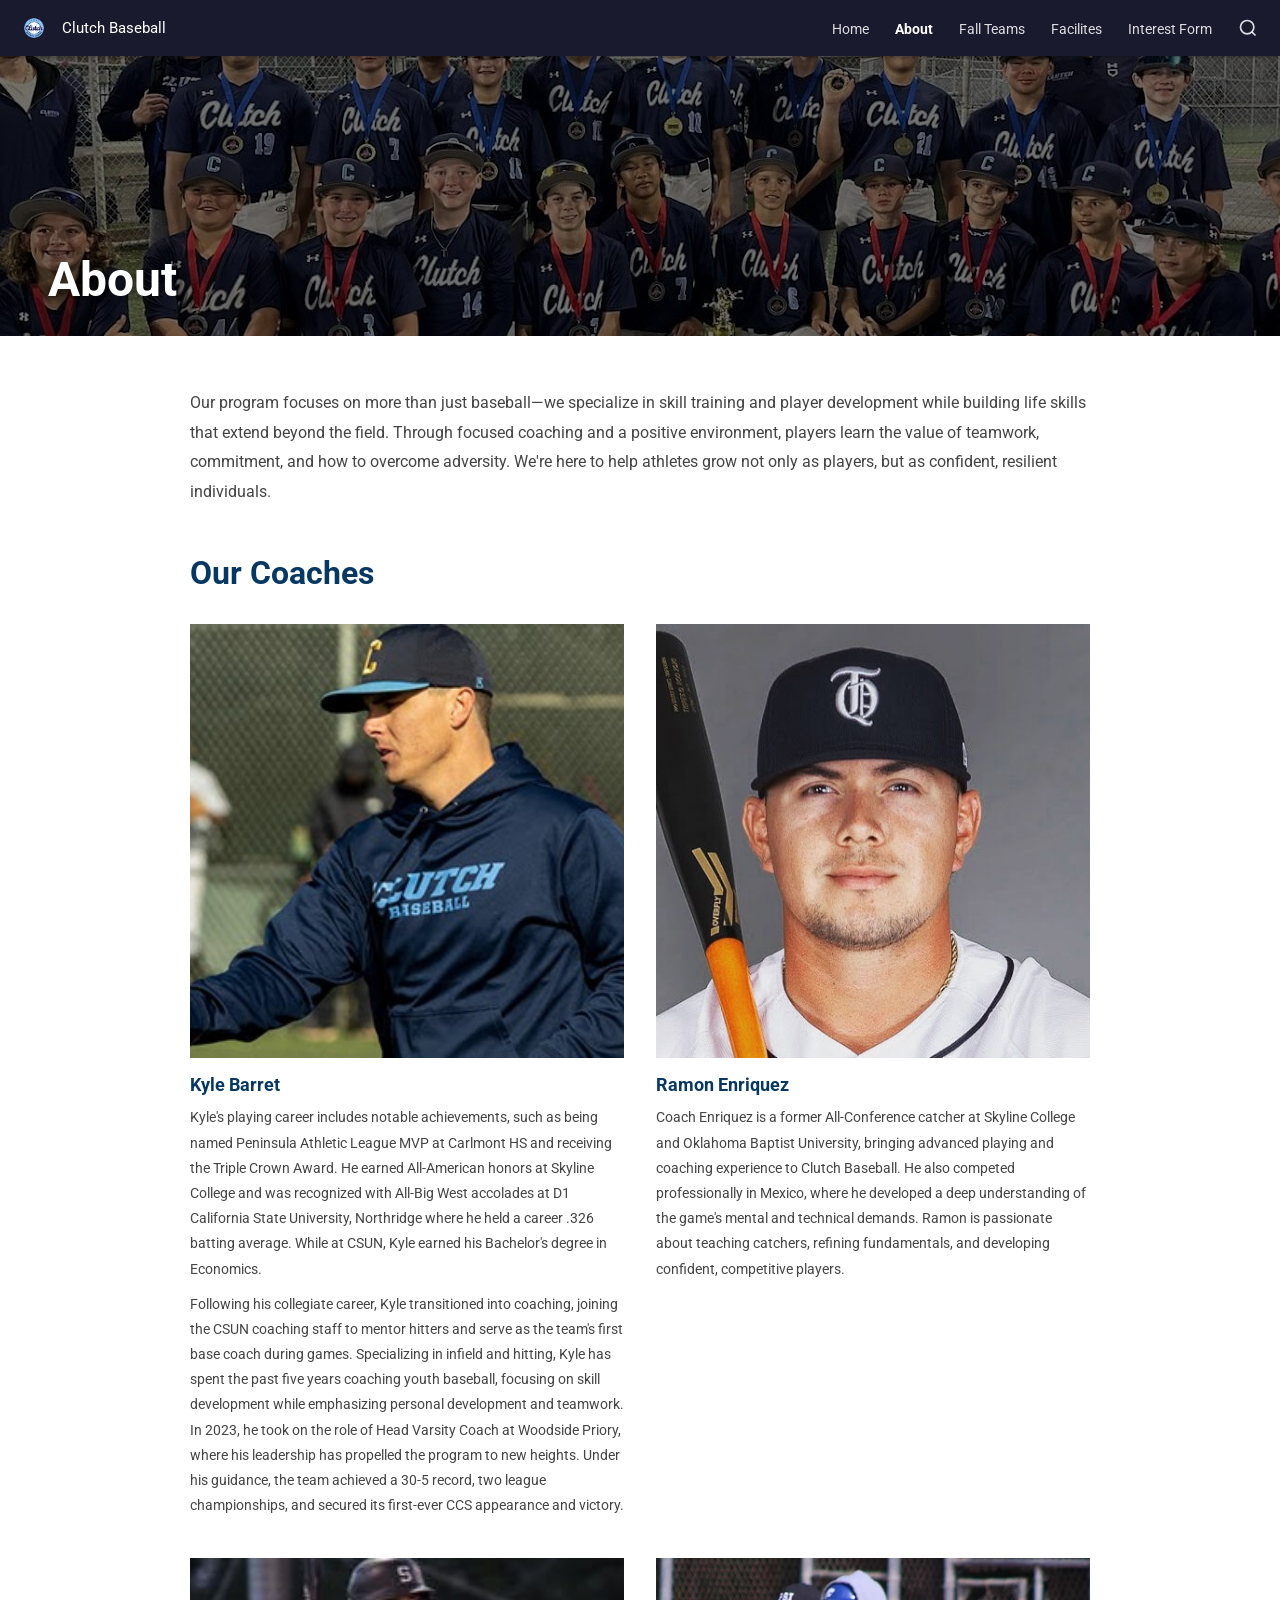
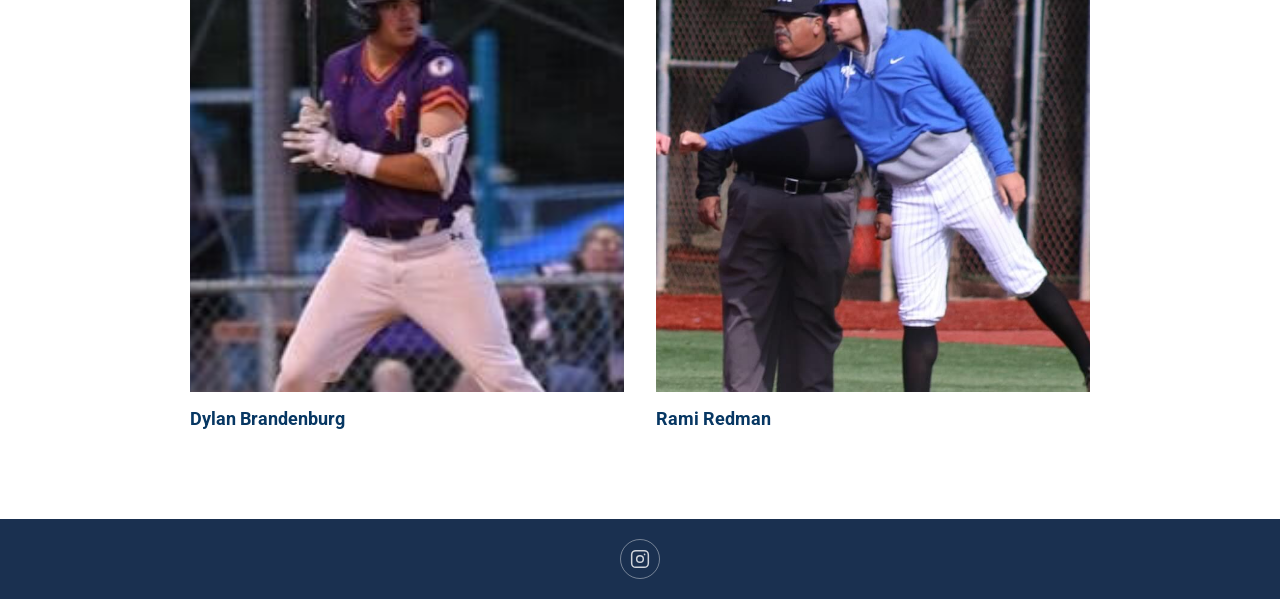
==== commit e44eca7a: "Update about.html" ====
--- a/about.html
+++ b/about.html
@@ -78,7 +78,9 @@
 
             <!-- Rami Redman -->
             <div class="coach-card">
-                <div class="coach-photo-wrap" style="background:#dde5ee;"></div>
+                <div class="coach-photo-wrap">
+                    <img src="ramy.jpg" alt="Ramy Redman">
+                </div>
                 <div class="coach-name">Rami Redman</div>
                 <div class="coach-bio"></div>
             </div>
--- a/style.css
+++ b/style.css
@@ -1,12 +1,10 @@
-/* ── RESET & BASE ── */
+@import url('https://fonts.googleapis.com/css2?family=Roboto:wght@300;400;500;700&display=swap');
+
 *, *::before, *::after { margin: 0; padding: 0; box-sizing: border-box; }
 html { scroll-behavior: smooth; }
 body { font-family: 'Roboto', Arial, sans-serif; background: #fff; color: #202124; }
 
-/* ── FONTS ── */
-@import url('https://fonts.googleapis.com/css2?family=Barlow+Condensed:wght@700;800&family=Roboto:wght@300;400;500;700&display=swap');
-
-/* ── HEADER ── */
+/* HEADER */
 header {
     background: #1a1a2e;
     position: fixed;
@@ -15,507 +13,112 @@
     height: 56px;
     display: flex;
     align-items: center;
+    box-shadow: 0 1px 4px rgba(0,0,0,0.3);
 }
-.nav-inner {
-    width: 100%;
-    display: flex;
-    align-items: center;
-    padding: 0 24px;
-    gap: 8px;
-}
-.logo-wrap {
-    display: flex;
-    align-items: center;
-    gap: 10px;
-    text-decoration: none;
-    color: #fff;
-    font-size: 15px;
-    font-weight: 400;
-    flex-shrink: 0;
-}
-.logo-icon {
-    width: 32px; height: 32px;
-    border-radius: 50%;
-    overflow: hidden;
-    flex-shrink: 0;
-    background: #2a4a6e;
-}
-.logo-icon img { width: 100%; height: 100%; object-fit: cover; }
-
-.nav-links {
-    display: flex;
-    align-items: center;
-    gap: 2px;
-    margin-left: auto;
-    list-style: none;
-}
-.nav-links a {
-    color: rgba(255,255,255,0.85);
-    text-decoration: none;
-    font-size: 14px;
-    font-weight: 400;
-    padding: 6px 12px;
-    border-radius: 4px;
-    transition: background 0.15s;
-    white-space: nowrap;
-}
+.nav-inner { width: 100%; display: flex; align-items: center; padding: 0 16px; gap: 4px; }
+.logo-wrap { display: flex; align-items: center; gap: 10px; text-decoration: none; color: #fff; font-size: 15px; font-weight: 400; flex-shrink: 0; }
+.logo-img { height: 36px; width: auto; display: block; }
+.nav-links { display: flex; align-items: center; gap: 2px; margin-left: auto; list-style: none; }
+.nav-links a { color: rgba(255,255,255,0.85); text-decoration: none; font-size: 14px; font-weight: 400; padding: 6px 12px; border-radius: 4px; transition: background 0.15s; white-space: nowrap; }
 .nav-links a:hover { background: rgba(255,255,255,0.1); }
 .nav-links a.active { font-weight: 700; color: #fff; }
+.nav-search { background: none; border: none; color: rgba(255,255,255,0.85); cursor: pointer; padding: 6px; border-radius: 50%; display: flex; align-items: center; transition: background 0.15s; flex-shrink: 0; margin-left: 4px; }
+.nav-search:hover { background: rgba(255,255,255,0.1); }
+.menu-toggle { display: none; background: none; border: none; cursor: pointer; padding: 6px; margin-left: auto; flex-direction: column; gap: 5px; }
+.menu-toggle span { display: block; width: 22px; height: 2px; background: rgba(255,255,255,0.85); border-radius: 2px; transition: all 0.3s; }
 
-.nav-search {
-    background: none;
-    border: none;
-    color: rgba(255,255,255,0.85);
-    cursor: pointer;
-    padding: 6px;
-    border-radius: 50%;
-    display: flex;
-    align-items: center;
-    transition: background 0.15s;
-    flex-shrink: 0;
-}
-.nav-search:hover { background: rgba(255,255,255,0.1); }
-
-/* ── MAIN CONTENT OFFSET ── */
 main { padding-top: 56px; }
 
-/* ── HERO ── */
-.hero-banner {
-    width: 100%;
-    height: calc(100vh - 56px);
-    min-height: 500px;
-    position: relative;
-    overflow: hidden;
-    background: #0d1b2a;
-}
-.hero-banner img.hero-bg {
-    width: 100%; height: 100%;
-    object-fit: cover;
-    object-position: center;
-}
-.hero-overlay {
-    position: absolute;
-    inset: 0;
-    display: flex;
-    flex-direction: column;
-    align-items: center;
-    justify-content: center;
-    pointer-events: none;
-}
-.hero-logo {
-    width: min(240px, 32vw);
-    height: auto;
-    filter: drop-shadow(0 2px 16px rgba(0,0,0,0.6));
-}
-.hero-text {
-    color: #fff;
-    font-family: 'Barlow Condensed', Arial, sans-serif;
-    font-size: clamp(20px, 3.5vw, 36px);
-    font-weight: 800;
-    letter-spacing: 0.2em;
-    margin-top: 16px;
-    text-shadow: 0 2px 10px rgba(0,0,0,0.6);
-}
-.scroll-chevron {
-    position: absolute;
-    bottom: 24px;
-    left: 50%;
-    transform: translateX(-50%);
-    color: rgba(255,255,255,0.8);
-    font-size: 32px;
-    cursor: pointer;
-    pointer-events: all;
-    animation: bounce 2s infinite;
-    text-decoration: none;
-}
-@keyframes bounce {
-    0%,100% { transform: translateX(-50%) translateY(0); }
-    50%      { transform: translateX(-50%) translateY(9px); }
-}
+/* HERO */
+.hero-banner { width: 100%; height: calc(100vh - 56px); min-height: 500px; position: relative; overflow: hidden; background: #0d1b2a; }
+.hero-banner img.hero-bg { width: 100%; height: 100%; object-fit: cover; object-position: center; }
+.hero-overlay { position: absolute; inset: 0; display: flex; flex-direction: column; align-items: center; justify-content: center; pointer-events: none; }
+.hero-logo { width: min(260px, 35vw); height: auto; filter: drop-shadow(0 2px 16px rgba(0,0,0,0.5)); }
+.hero-text { color: #fff; font-size: clamp(18px, 3vw, 32px); font-weight: 700; letter-spacing: 0.2em; margin-top: 16px; text-shadow: 0 2px 10px rgba(0,0,0,0.6); }
+.scroll-chevron { position: absolute; bottom: 24px; left: 50%; transform: translateX(-50%); color: rgba(255,255,255,0.8); font-size: 32px; cursor: pointer; pointer-events: all; animation: bounce 2s infinite; text-decoration: none; line-height: 1; }
+@keyframes bounce { 0%,100% { transform: translateX(-50%) translateY(0); } 50% { transform: translateX(-50%) translateY(9px); } }
 
-/* ── WHAT WE OFFER ── */
-.what-we-offer {
-    padding: 60px 40px 48px;
-    text-align: center;
-    background: #fff;
-}
-.what-we-offer h2 {
-    font-family: 'Barlow Condensed', Arial, sans-serif;
-    font-size: clamp(28px, 4vw, 44px);
-    font-weight: 800;
-    color: #073763;
-    margin-bottom: 40px;
-    letter-spacing: 0.04em;
-}
-.offer-grid {
-    display: grid;
-    grid-template-columns: repeat(3,1fr);
-    gap: 28px;
-    max-width: 1100px;
-    margin: 0 auto;
-}
+/* WHAT WE OFFER */
+.what-we-offer { padding: 60px 40px 48px; text-align: center; background: #fff; }
+.what-we-offer h2 { font-size: clamp(26px, 3.5vw, 40px); font-weight: 700; color: #073763; margin-bottom: 40px; }
+.offer-grid { display: grid; grid-template-columns: repeat(3,1fr); gap: 24px; max-width: 1100px; margin: 0 auto; }
 .offer-card { text-align: center; }
-.offer-card img {
-    width: 100%;
-    aspect-ratio: 4/3;
-    object-fit: cover;
-    border-radius: 2px;
-    display: block;
-}
-.offer-card h3 {
-    margin-top: 14px;
-    font-size: 18px;
-    font-weight: 600;
-    color: #073763;
-}
+.offer-card img { width: 100%; aspect-ratio: 4/3; object-fit: cover; display: block; }
+.offer-card h3 { margin-top: 14px; font-size: 18px; font-weight: 500; color: #202124; }
 
-/* ── CTA BAND ── */
-.cta-band {
-    width: 100%;
-    min-height: 220px;
-    position: relative;
-    overflow: hidden;
-    display: flex;
-    align-items: center;
-    justify-content: center;
-    margin-top: 8px;
-    background: #1e2e1e;
-}
-.cta-band-bg {
-    position: absolute; inset: 0;
-    width: 100%; height: 100%;
-    object-fit: cover;
-    filter: brightness(0.4);
-}
-.cta-band-content {
-    position: relative;
-    z-index: 1;
-    text-align: center;
-    padding: 48px 24px;
-    width: 100%;
-}
-.cta-band-content p {
-    color: #fff;
-    font-size: clamp(16px, 2vw, 20px);
-    font-weight: 700;
-    margin-bottom: 24px;
-    line-height: 1.5;
-}
-.cta-btn {
-    display: block;
-    width: min(460px, 90%);
-    margin: 0 auto 12px;
-    background: rgba(100,180,220,0.55);
-    color: #fff;
-    font-size: 14px;
-    font-weight: 500;
-    text-align: center;
-    padding: 14px 24px;
-    border: none;
-    border-radius: 3px;
-    cursor: pointer;
-    text-decoration: none;
-    transition: background 0.2s;
-}
-.cta-btn:hover { background: rgba(100,180,220,0.78); }
+/* CTA BAND */
+.cta-band { width: 100%; min-height: 220px; position: relative; overflow: hidden; display: flex; align-items: center; justify-content: center; background: #1e2e1e; margin-top: 8px; }
+.cta-band-bg { position: absolute; inset: 0; width: 100%; height: 100%; object-fit: cover; filter: brightness(0.4); }
+.cta-band-content { position: relative; z-index: 1; text-align: center; padding: 48px 24px; width: 100%; }
+.cta-band-content p { color: #fff; font-size: clamp(15px, 2vw, 19px); font-weight: 700; margin-bottom: 20px; line-height: 1.5; }
+.cta-btn { display: block; width: min(460px, 90%); margin: 0 auto 12px; background: rgba(120,197,241,0.55); color: #fff; font-size: 14px; font-weight: 500; text-align: center; padding: 13px 24px; border-radius: 3px; text-decoration: none; transition: background 0.2s; }
+.cta-btn:hover { background: rgba(120,197,241,0.8); }
 
-/* ── FOOTER ── */
-footer {
-    background: #1a3050;
-    padding: 22px 24px;
-    display: flex;
-    align-items: center;
-    justify-content: center;
-}
-.footer-ig a {
-    display: flex;
-    align-items: center;
-    justify-content: center;
-    width: 42px; height: 42px;
-    border-radius: 50%;
-    border: 1.5px solid rgba(255,255,255,0.4);
-    color: rgba(255,255,255,0.8);
-    text-decoration: none;
-    transition: border-color 0.2s, color 0.2s;
-}
+/* FOOTER */
+footer { background: #1a3050; padding: 20px 24px; display: flex; align-items: center; justify-content: center; }
+.footer-ig a { display: flex; align-items: center; justify-content: center; width: 40px; height: 40px; border-radius: 50%; border: 1.5px solid rgba(255,255,255,0.4); color: rgba(255,255,255,0.8); text-decoration: none; transition: border-color 0.2s, color 0.2s; }
 .footer-ig a:hover { border-color: #fff; color: #fff; }
 
-/* ── INNER PAGES ── */
-.page-hero {
-    width: 100%;
-    height: 260px;
-    position: relative;
-    overflow: hidden;
-    background: #0d1b2a;
-    display: flex;
-    align-items: flex-end;
-}
-.page-hero img {
-    position: absolute; inset: 0;
-    width: 100%; height: 100%;
-    object-fit: cover;
-    filter: brightness(0.45);
-}
-.page-hero-title {
-    position: relative;
-    z-index: 1;
-    padding: 0 48px 28px;
-    color: #fff;
-    font-family: 'Barlow Condensed', Arial, sans-serif;
-    font-size: clamp(32px, 5vw, 52px);
-    font-weight: 800;
-    letter-spacing: 0.06em;
-    text-shadow: 0 2px 8px rgba(0,0,0,0.5);
-}
+/* PAGE BANNER */
+.page-banner { width: 100%; height: 280px; position: relative; overflow: hidden; background: #0d1b2a; display: flex; align-items: flex-end; }
+.page-banner img { position: absolute; inset: 0; width: 100%; height: 100%; object-fit: cover; filter: brightness(0.45); }
+.page-banner-title { position: relative; z-index: 1; padding: 0 48px 28px; color: #fff; font-size: clamp(28px, 4vw, 48px); font-weight: 700; text-shadow: 0 2px 8px rgba(0,0,0,0.5); }
 
-.inner-wrap {
-    max-width: 960px;
-    margin: 0 auto;
-    padding: 52px 40px 80px;
-}
+.inner-wrap { max-width: 980px; margin: 0 auto; padding: 52px 40px 80px; }
 
-/* ── ABOUT PAGE ── */
-.about-intro {
-    font-size: 17px;
-    color: #333;
-    line-height: 1.85;
-    margin-bottom: 52px;
-    max-width: 800px;
-}
-.coaches-heading {
-    font-family: 'Barlow Condensed', Arial, sans-serif;
-    font-size: clamp(26px, 3vw, 38px);
-    font-weight: 800;
-    color: #073763;
-    letter-spacing: 0.05em;
-    margin-bottom: 36px;
-    padding-bottom: 12px;
-    border-bottom: 3px solid #78c5f1;
-}
-.coach-card {
-    display: grid;
-    grid-template-columns: 200px 1fr;
-    gap: 32px;
-    margin-bottom: 48px;
-    padding-bottom: 48px;
-    border-bottom: 1px solid #e8e8e8;
-}
-.coach-card:last-child { border-bottom: none; }
-.coach-photo {
-    width: 200px;
-    height: 200px;
-    object-fit: cover;
-    border-radius: 4px;
-    background: #e0e8f0;
-}
-.coach-photo-placeholder {
-    width: 200px;
-    height: 200px;
-    border-radius: 4px;
-    background: linear-gradient(135deg, #1a3a5c, #2a6090);
-    display: flex;
-    align-items: center;
-    justify-content: center;
-    font-size: 56px;
-    color: rgba(255,255,255,0.5);
-    flex-shrink: 0;
-}
-.coach-info h3 {
-    font-family: 'Barlow Condensed', Arial, sans-serif;
-    font-size: 26px;
-    font-weight: 800;
-    color: #073763;
-    letter-spacing: 0.04em;
-    margin-bottom: 12px;
-}
-.coach-info p {
-    font-size: 15px;
-    color: #444;
-    line-height: 1.8;
-}
+/* ABOUT */
+.about-intro { font-size: 16px; color: #444; line-height: 1.85; margin-bottom: 48px; }
+.section-heading { font-size: clamp(22px, 2.5vw, 32px); font-weight: 700; color: #073763; margin-bottom: 32px; }
+.coaches-grid { display: grid; grid-template-columns: 1fr 1fr; gap: 40px 32px; }
+.coach-card { display: flex; flex-direction: column; }
+.coach-photo-wrap { width: 100%; aspect-ratio: 1/1; overflow: hidden; background: #dde5ee; margin-bottom: 16px; }
+.coach-photo-wrap img { width: 100%; height: 100%; object-fit: cover; object-position: top; display: block; }
+.coach-name { font-size: 18px; font-weight: 700; color: #073763; margin-bottom: 10px; }
+.coach-bio { font-size: 14px; color: #444; line-height: 1.8; }
+.coach-bio p + p { margin-top: 10px; }
 
-/* ── FALL TEAMS PAGE ── */
-.fall-hero-text { background: #1a2a1a; }
-.section-title {
-    font-family: 'Barlow Condensed', Arial, sans-serif;
-    font-size: clamp(24px, 3vw, 36px);
-    font-weight: 800;
-    color: #073763;
-    letter-spacing: 0.05em;
-    margin-bottom: 20px;
-}
-.fall-intro {
-    font-size: 17px;
-    color: #333;
-    line-height: 1.85;
-    margin-bottom: 32px;
-    max-width: 760px;
-}
-.age-grid {
-    display: grid;
-    grid-template-columns: 1fr 1fr;
-    gap: 20px;
-    margin-bottom: 36px;
-}
-.age-card {
-    background: #073763;
-    color: #fff;
-    border-radius: 6px;
-    padding: 24px 28px;
-}
-.age-card h3 {
-    font-family: 'Barlow Condensed', Arial, sans-serif;
-    font-size: 28px;
-    font-weight: 800;
-    letter-spacing: 0.05em;
-    margin-bottom: 6px;
-}
-.age-card p {
-    font-size: 14px;
-    color: rgba(255,255,255,0.8);
-    line-height: 1.6;
-}
-.includes-heading {
-    font-size: 16px;
-    font-weight: 700;
-    color: #073763;
-    margin-bottom: 14px;
-    margin-top: 8px;
-}
-.includes-list {
-    list-style: none;
-    margin-bottom: 36px;
-}
-.includes-list li {
-    font-size: 15px;
-    color: #444;
-    line-height: 1.7;
-    padding: 6px 0 6px 22px;
-    position: relative;
-    border-bottom: 1px solid #f0f0f0;
-}
-.includes-list li::before {
-    content: '✓';
-    position: absolute;
-    left: 0;
-    color: #2a7a2a;
-    font-weight: 700;
-}
-.tryout-note {
-    background: #f0f6ff;
-    border-left: 4px solid #78c5f1;
-    padding: 18px 22px;
-    border-radius: 0 6px 6px 0;
-    font-size: 15px;
-    color: #333;
-    line-height: 1.7;
-    margin-bottom: 32px;
-}
-.tryout-note strong { color: #073763; }
-.cta-inline {
-    display: inline-block;
-    background: #073763;
-    color: #fff;
-    font-size: 15px;
-    font-weight: 500;
-    padding: 14px 32px;
-    border-radius: 4px;
-    text-decoration: none;
-    transition: background 0.2s;
-    margin-top: 4px;
-}
+/* FALL TEAMS */
+.fall-intro { font-size: 16px; color: #444; line-height: 1.85; margin-bottom: 32px; }
+.age-grid { display: grid; grid-template-columns: 1fr 1fr; gap: 20px; margin-bottom: 32px; }
+.age-card { background: #073763; color: #fff; border-radius: 4px; padding: 22px 26px; }
+.age-card h3 { font-size: 24px; font-weight: 700; margin-bottom: 6px; }
+.age-card p { font-size: 14px; color: rgba(255,255,255,0.85); }
+.includes-label { font-size: 16px; font-weight: 700; color: #202124; margin-bottom: 12px; }
+.includes-list { list-style: none; margin-bottom: 32px; }
+.includes-list li { font-size: 15px; color: #444; line-height: 1.75; padding: 6px 0 6px 22px; position: relative; border-bottom: 1px solid #f0f0f0; }
+.includes-list li::before { content: '✓'; position: absolute; left: 0; color: #2a7a2a; font-weight: 700; }
+.tryout-note { background: #f0f6ff; border-left: 4px solid #78c5f1; padding: 16px 20px; border-radius: 0 4px 4px 0; font-size: 15px; color: #333; line-height: 1.7; margin-bottom: 32px; }
+.cta-inline { display: inline-block; background: #073763; color: #fff; font-size: 14px; font-weight: 500; padding: 13px 30px; border-radius: 4px; text-decoration: none; transition: background 0.2s; }
 .cta-inline:hover { background: #0a4a8a; }
 
-/* ── FACILITIES PAGE ── */
-.facilities-intro {
-    font-size: 17px;
-    color: #333;
-    line-height: 1.85;
-    margin-bottom: 44px;
-    max-width: 800px;
-}
+/* FACILITIES */
+.facilities-intro { font-size: 16px; color: #444; line-height: 1.85; margin-bottom: 40px; }
 .facilities-intro strong { color: #073763; }
 .facilities-grid {
     display: grid;
-    grid-template-columns: repeat(2, 1fr);
-    gap: 20px;
-    margin-bottom: 40px;
+    grid-template-columns: repeat(3, 1fr); /* 3 equal columns */
+    gap: 30px; /* Space between the cards, adjust to your liking */
+    margin-top: 30px;
 }
-.facility-card {
-    border-radius: 6px;
-    overflow: hidden;
-    box-shadow: 0 2px 12px rgba(0,0,0,0.08);
-}
+.facility-card { border-radius: 4px; overflow: hidden; box-shadow: 0 1px 8px rgba(0,0,0,0.1); }
 .facility-card img {
     width: 100%;
-    aspect-ratio: 16/9;
+    height: auto;
     object-fit: cover;
-    display: block;
+    border-radius: 8px; /* Optional: adds a nice rounded corner */
 }
-.facility-card-body {
-    padding: 18px 20px;
-    background: #f8f9fb;
-}
-.facility-card-body h3 {
-    font-size: 16px;
-    font-weight: 700;
-    color: #073763;
-    margin-bottom: 6px;
-}
-.facility-card-body p {
-    font-size: 14px;
-    color: #555;
-    line-height: 1.6;
-}
+.facility-card-body { padding: 16px 18px 18px; background: #f8f9fb; }
+.facility-card-body h3 { font-size: 15px; font-weight: 700; color: #073763; margin-bottom: 6px; }
+.facility-card-body p { font-size: 13px; color: #555; line-height: 1.6; }
 
-/* ── INTEREST FORM PAGE ── */
-.form-intro {
-    font-size: 17px;
-    color: #333;
-    line-height: 1.85;
-    margin-bottom: 28px;
-}
-.form-wrap {
-    border: 1px solid #e0e0e0;
-    border-radius: 6px;
-    overflow: hidden;
-}
-.form-wrap iframe {
-    display: block;
-    width: 100%;
-    border: none;
-}
+/* INTEREST FORM */
+.form-intro { font-size: 16px; color: #444; line-height: 1.85; margin-bottom: 24px; }
+.form-wrap { border: 1px solid #e0e0e0; border-radius: 4px; overflow: hidden; }
+.form-wrap iframe { display: block; width: 100%; border: none; }
 
-/* ── MOBILE MENU ── */
-.menu-toggle {
-    display: none;
-    background: none;
-    border: none;
-    cursor: pointer;
-    padding: 6px;
-    margin-left: auto;
-    flex-direction: column;
-    gap: 5px;
-}
-.menu-toggle span {
-    display: block;
-    width: 22px; height: 2px;
-    background: rgba(255,255,255,0.85);
-    border-radius: 2px;
-    transition: all 0.3s;
-}
-
+/* RESPONSIVE */
 @media (max-width: 860px) {
-    .nav-links {
-        position: fixed;
-        top: 56px; left: -100%;
-        flex-direction: column;
-        background: #1a1a2e;
-        width: 100%;
-        padding: 12px 0;
-        transition: left 0.3s;
-        gap: 0;
-    }
+    .nav-links { position: fixed; top: 56px; left: -100%; flex-direction: column; background: #1a1a2e; width: 100%; padding: 12px 0; transition: left 0.3s; gap: 0; }
     .nav-links.open { left: 0; }
     .nav-links a { padding: 12px 24px; border-radius: 0; display: block; }
     .menu-toggle { display: flex; }
@@ -524,11 +127,8 @@
 @media (max-width: 700px) {
     .offer-grid { grid-template-columns: 1fr; max-width: 480px; }
     .what-we-offer { padding: 40px 20px; }
-    .age-grid { grid-template-columns: 1fr; }
-    .coach-card { grid-template-columns: 1fr; }
-    .coach-photo, .coach-photo-placeholder { width: 100%; height: 220px; }
-    .facilities-grid { grid-template-columns: 1fr; }
+    .age-grid, .coaches-grid, .facilities-grid { grid-template-columns: 1fr; }
     .inner-wrap { padding: 36px 20px 60px; }
-    .page-hero-title { padding: 0 24px 24px; }
-    .page-hero { height: 200px; }
+    .page-banner-title { padding: 0 24px 20px; }
+    .page-banner { height: 200px; }
 }
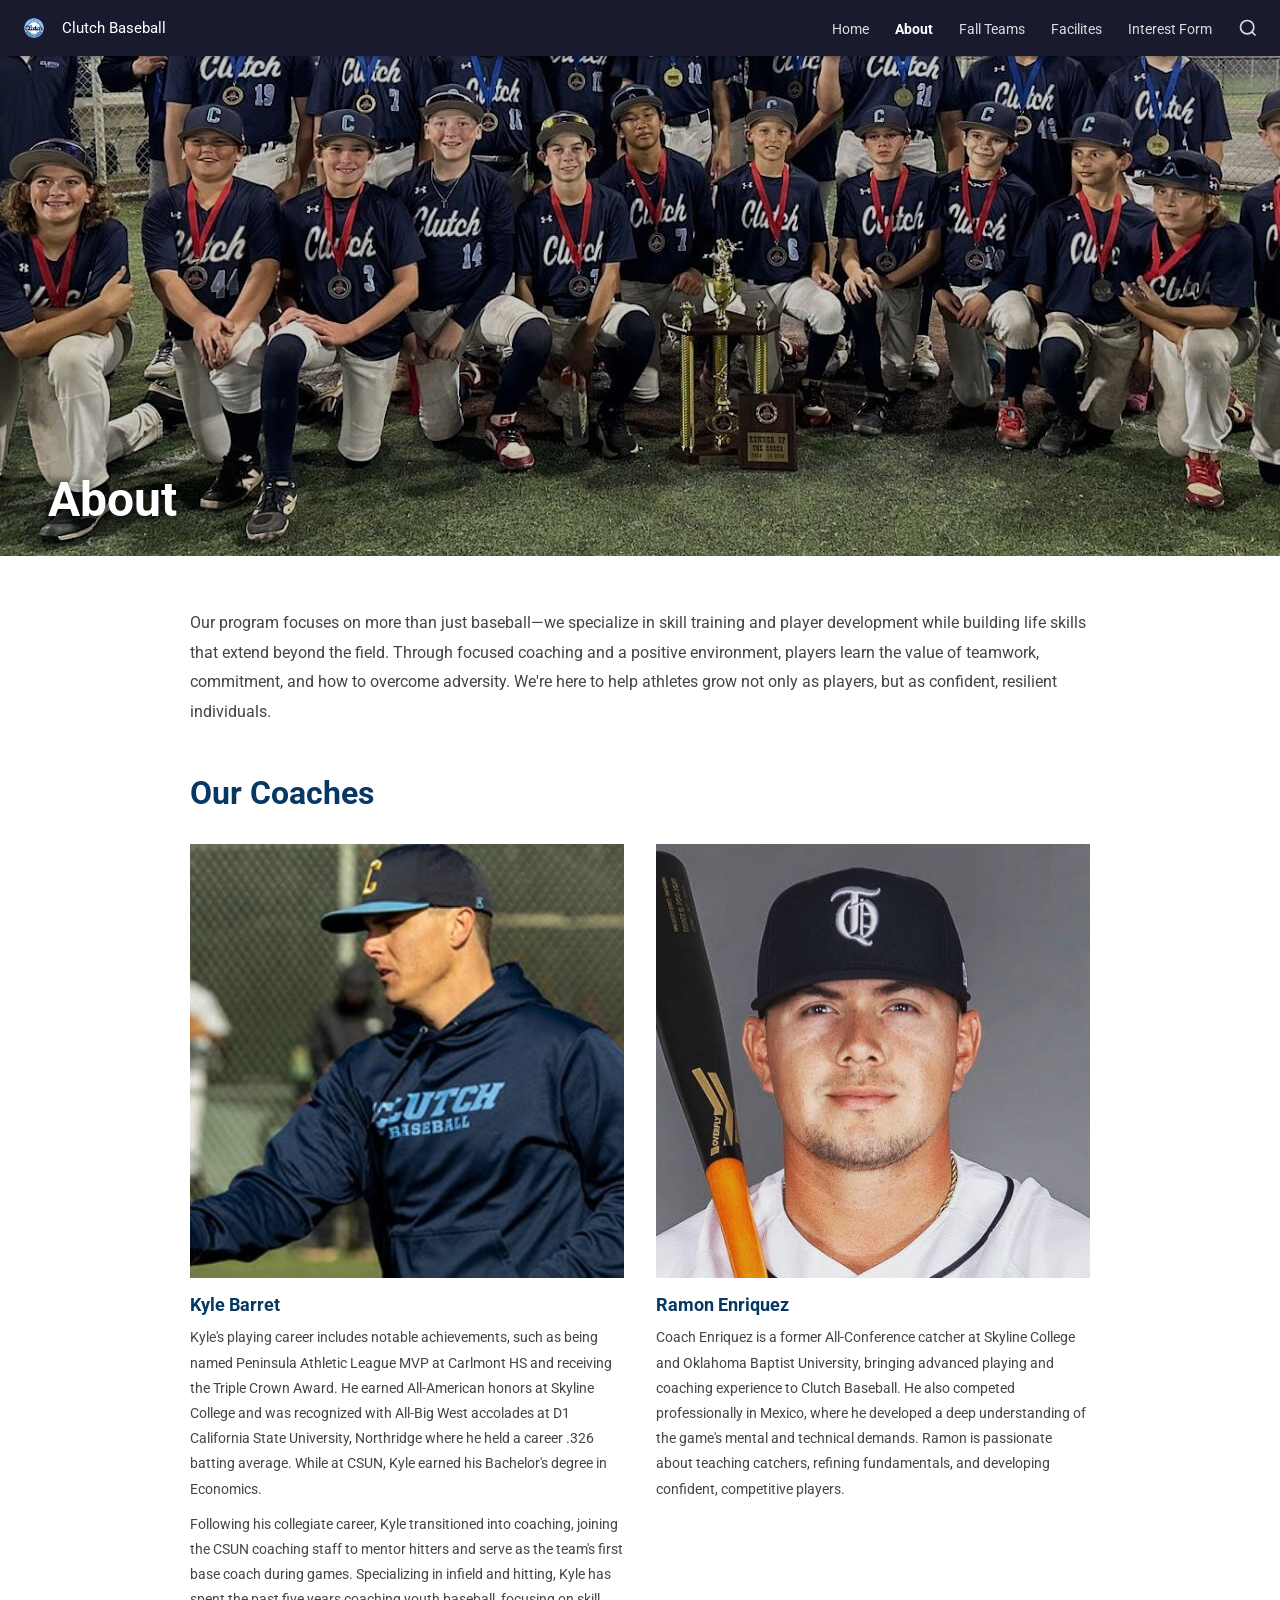
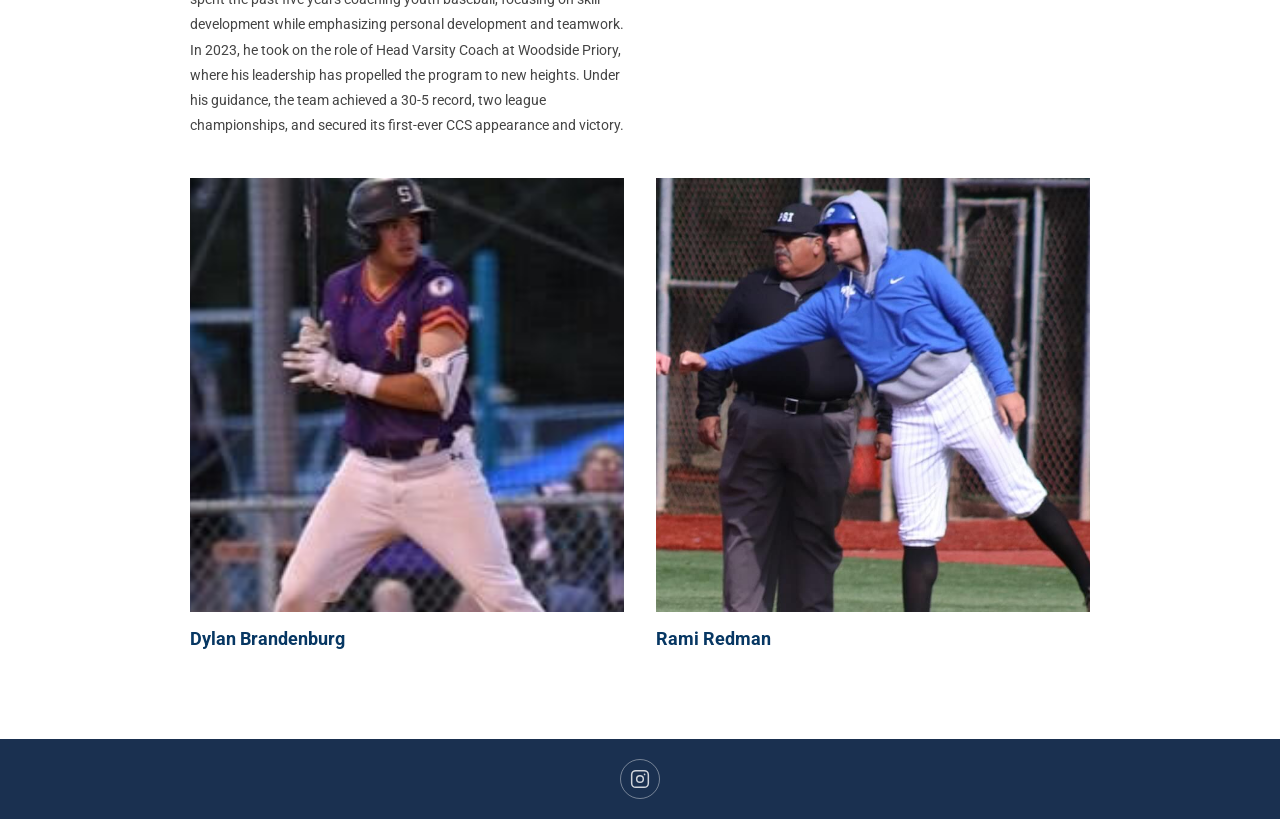
==== commit a2d709a6: "Revise title and enhance meta tags in about.html Updated the title and added meta tags for descripti" ====
--- a/about.html
+++ b/about.html
@@ -3,7 +3,12 @@
 <head>
     <meta charset="UTF-8">
     <meta name="viewport" content="width=device-width, initial-scale=1.0">
-    <title>About – Clutch Baseball</title>
+    
+    <title>Clutch Baseball | Meet Our Coaches</title>
+    <meta name="description" content="Meet the elite coaching staff at Clutch Baseball. Our experienced coaches are dedicated to developing youth baseball players in the Portola Valley and SF Peninsula area.">
+    <meta name="keywords" content="baseball coaches, travel baseball team, baseball instructors Portola Valley, Clutch Baseball coaches">
+    
+    <link rel="icon" type="image/png" href="logo.png">
     <link rel="stylesheet" href="style.css">
 </head>
 <body>
--- a/style.css
+++ b/style.css
@@ -59,13 +59,37 @@
 .footer-ig a { display: flex; align-items: center; justify-content: center; width: 40px; height: 40px; border-radius: 50%; border: 1.5px solid rgba(255,255,255,0.4); color: rgba(255,255,255,0.8); text-decoration: none; transition: border-color 0.2s, color 0.2s; }
 .footer-ig a:hover { border-color: #fff; color: #fff; }
 
+
+
 /* PAGE BANNER */
-.page-banner { width: 100%; height: 280px; position: relative; overflow: hidden; background: #0d1b2a; display: flex; align-items: flex-end; }
-.page-banner img { position: absolute; inset: 0; width: 100%; height: 100%; object-fit: cover; filter: brightness(0.45); }
-.page-banner-title { position: relative; z-index: 1; padding: 0 48px 28px; color: #fff; font-size: clamp(28px, 4vw, 48px); font-weight: 700; text-shadow: 0 2px 8px rgba(0,0,0,0.5); }
-
 .inner-wrap { max-width: 980px; margin: 0 auto; padding: 52px 40px 80px; }
-
+.page-banner { 
+    width: 100%; 
+    height: 500px; /* <--- Here is your 500px height (no !important needed!) */
+    position: relative; 
+    overflow: hidden; 
+    background: #0d1b2a; 
+    display: flex; 
+    align-items: flex-end; 
+}
+.page-banner img { 
+    position: absolute; 
+    inset: 0; 
+    width: 100%; 
+    height: 100%; /* <--- Here is your resizing rule */
+    object-fit: cover; /* <--- Here is your resizing rule */
+    object-position: 50% 75%; /* <--- Here is your perfect field positioning! */
+    filter: brightness(0.8); 
+}
+.page-banner-title { 
+    position: relative; 
+    z-index: 1; 
+    padding: 0 48px 28px; 
+    color: #fff; 
+    font-size: clamp(28px, 4vw, 48px); 
+    font-weight: 700; 
+    text-shadow: 0 2px 8px rgba(0,0,0,0.8); 
+}
 /* ABOUT */
 .about-intro { font-size: 16px; color: #444; line-height: 1.85; margin-bottom: 48px; }
 .section-heading { font-size: clamp(22px, 2.5vw, 32px); font-weight: 700; color: #073763; margin-bottom: 32px; }
@@ -97,7 +121,7 @@
 .facilities-grid {
     display: grid;
     grid-template-columns: repeat(3, 1fr); /* 3 equal columns */
-    gap: 30px; /* Space between the cards, adjust to your liking */
+    gap: 30px; /* Space between the cards */
     margin-top: 30px;
 }
 .facility-card { border-radius: 4px; overflow: hidden; box-shadow: 0 1px 8px rgba(0,0,0,0.1); }
@@ -107,6 +131,7 @@
     object-fit: cover;
     border-radius: 8px; /* Optional: adds a nice rounded corner */
 }
+
 .facility-card-body { padding: 16px 18px 18px; background: #f8f9fb; }
 .facility-card-body h3 { font-size: 15px; font-weight: 700; color: #073763; margin-bottom: 6px; }
 .facility-card-body p { font-size: 13px; color: #555; line-height: 1.6; }
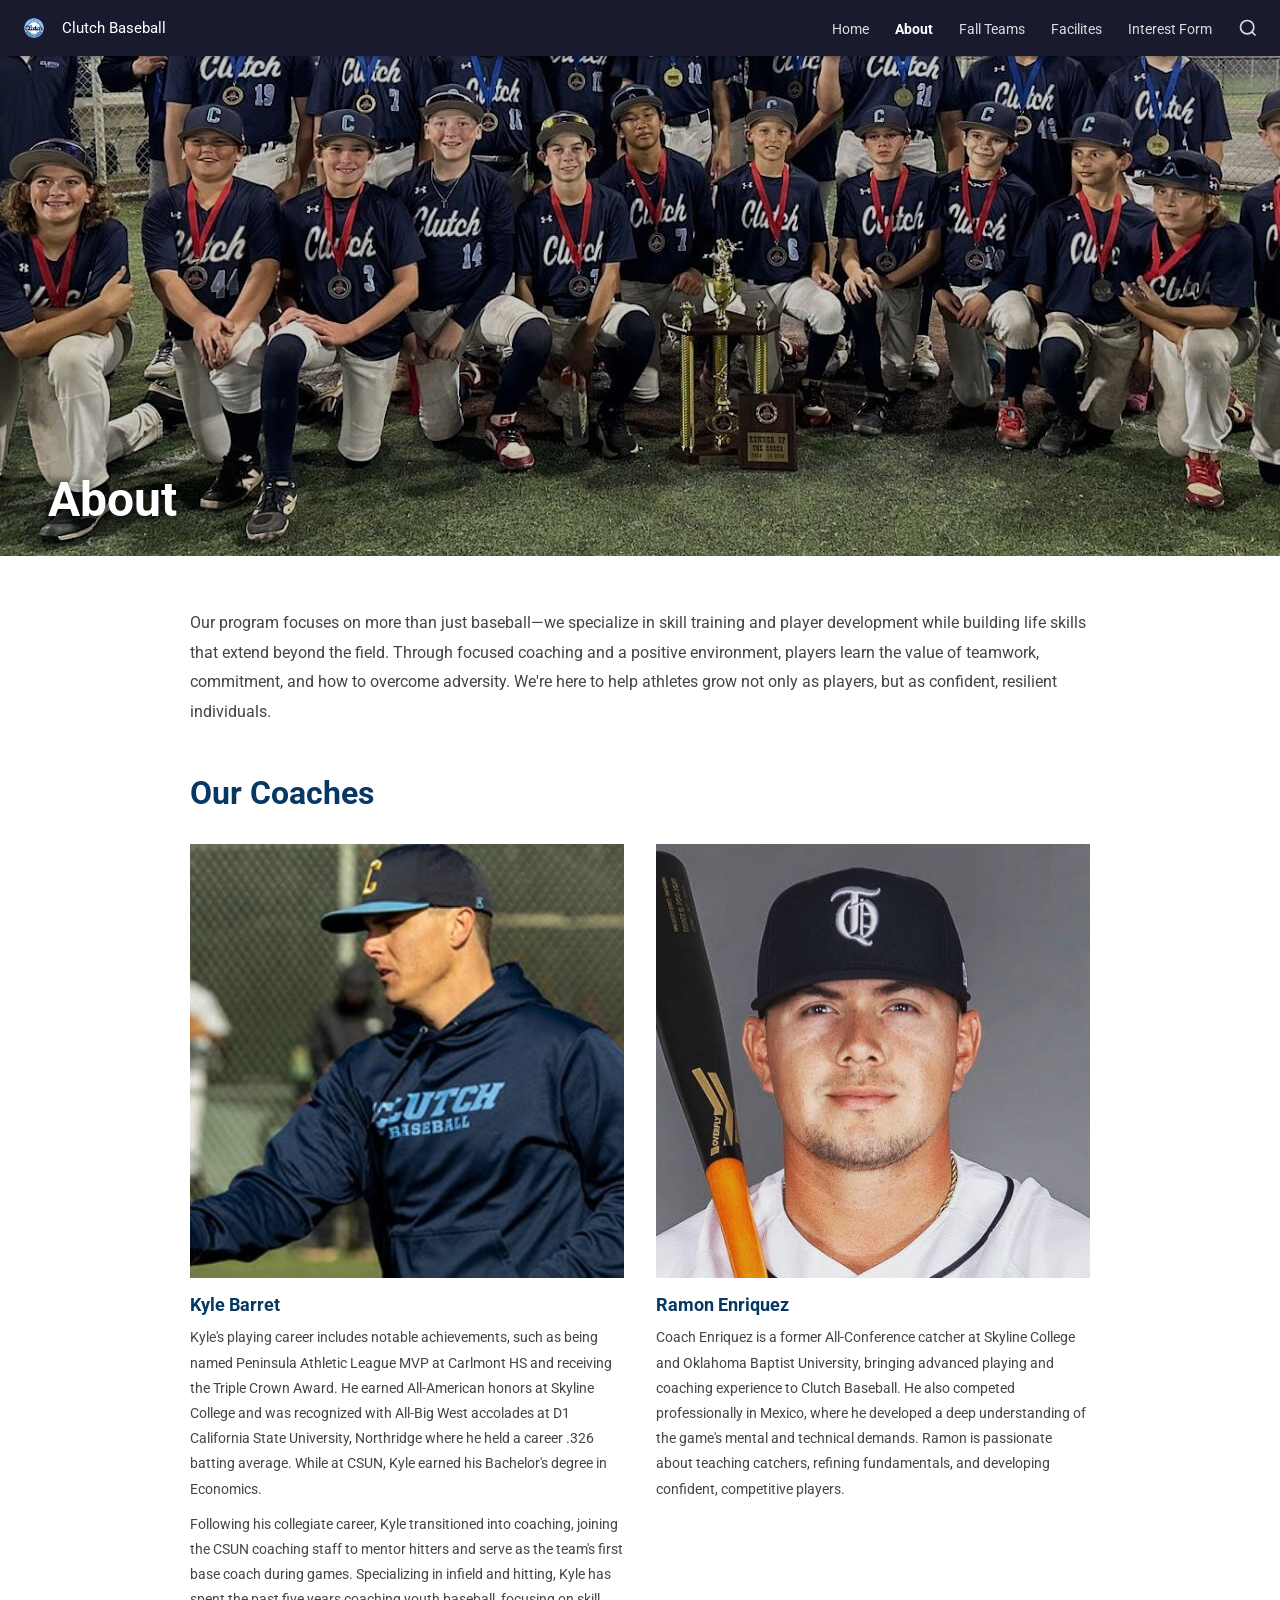
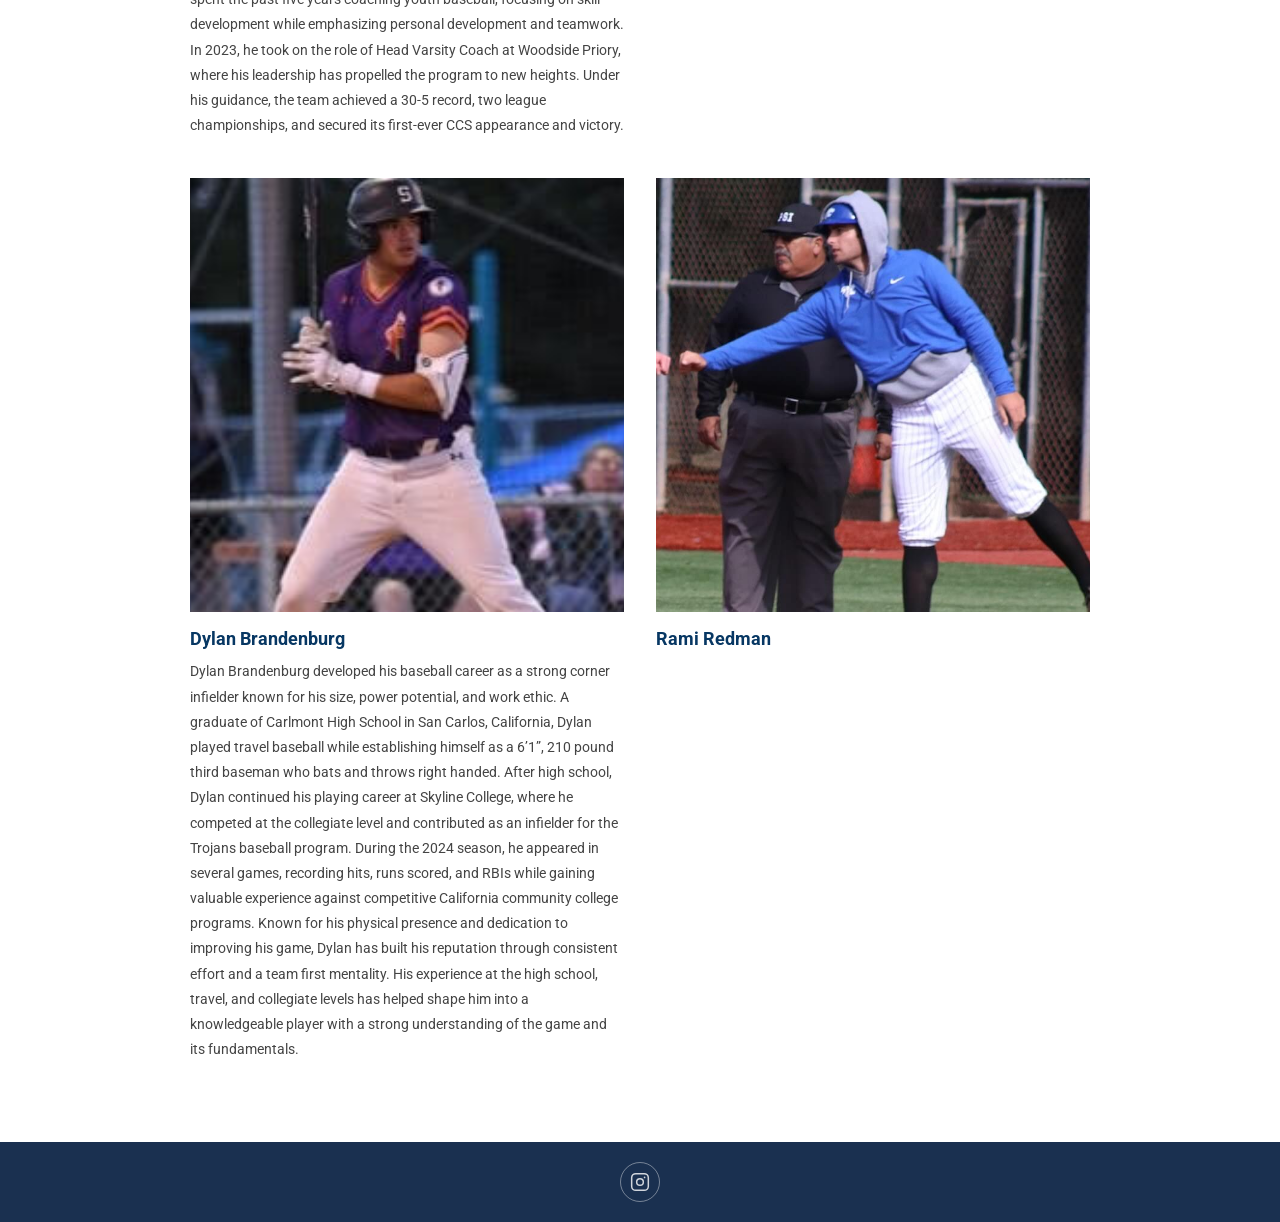
==== commit 517c7f2b: "Add coach bio for Dylan Brandenburg Added bio for coach Dylan Brandenburg detailing his baseball car" ====
--- a/about.html
+++ b/about.html
@@ -78,7 +78,9 @@
                     <img src="dylan.jpg" alt="Dylan Brandenburg">
                 </div>
                 <div class="coach-name">Dylan Brandenburg</div>
-                <div class="coach-bio"></div>
+                <div class="coach-bio">
+                    <p>Dylan Brandenburg developed his baseball career as a strong corner infielder known for his size, power potential, and work ethic. A graduate of Carlmont High School in San Carlos, California, Dylan played travel baseball while establishing himself as a 6’1”, 210 pound third baseman who bats and throws right handed. After high school, Dylan continued his playing career at Skyline College, where he competed at the collegiate level and contributed as an infielder for the Trojans baseball program. During the 2024 season, he appeared in several games, recording hits, runs scored, and RBIs while gaining valuable experience against competitive California community college programs. Known for his physical presence and dedication to improving his game, Dylan has built his reputation through consistent effort and a team first mentality. His experience at the high school, travel, and collegiate levels has helped shape him into a knowledgeable player with a strong understanding of the game and its fundamentals. </p>
+                </div>
             </div>
 
             <!-- Rami Redman -->
